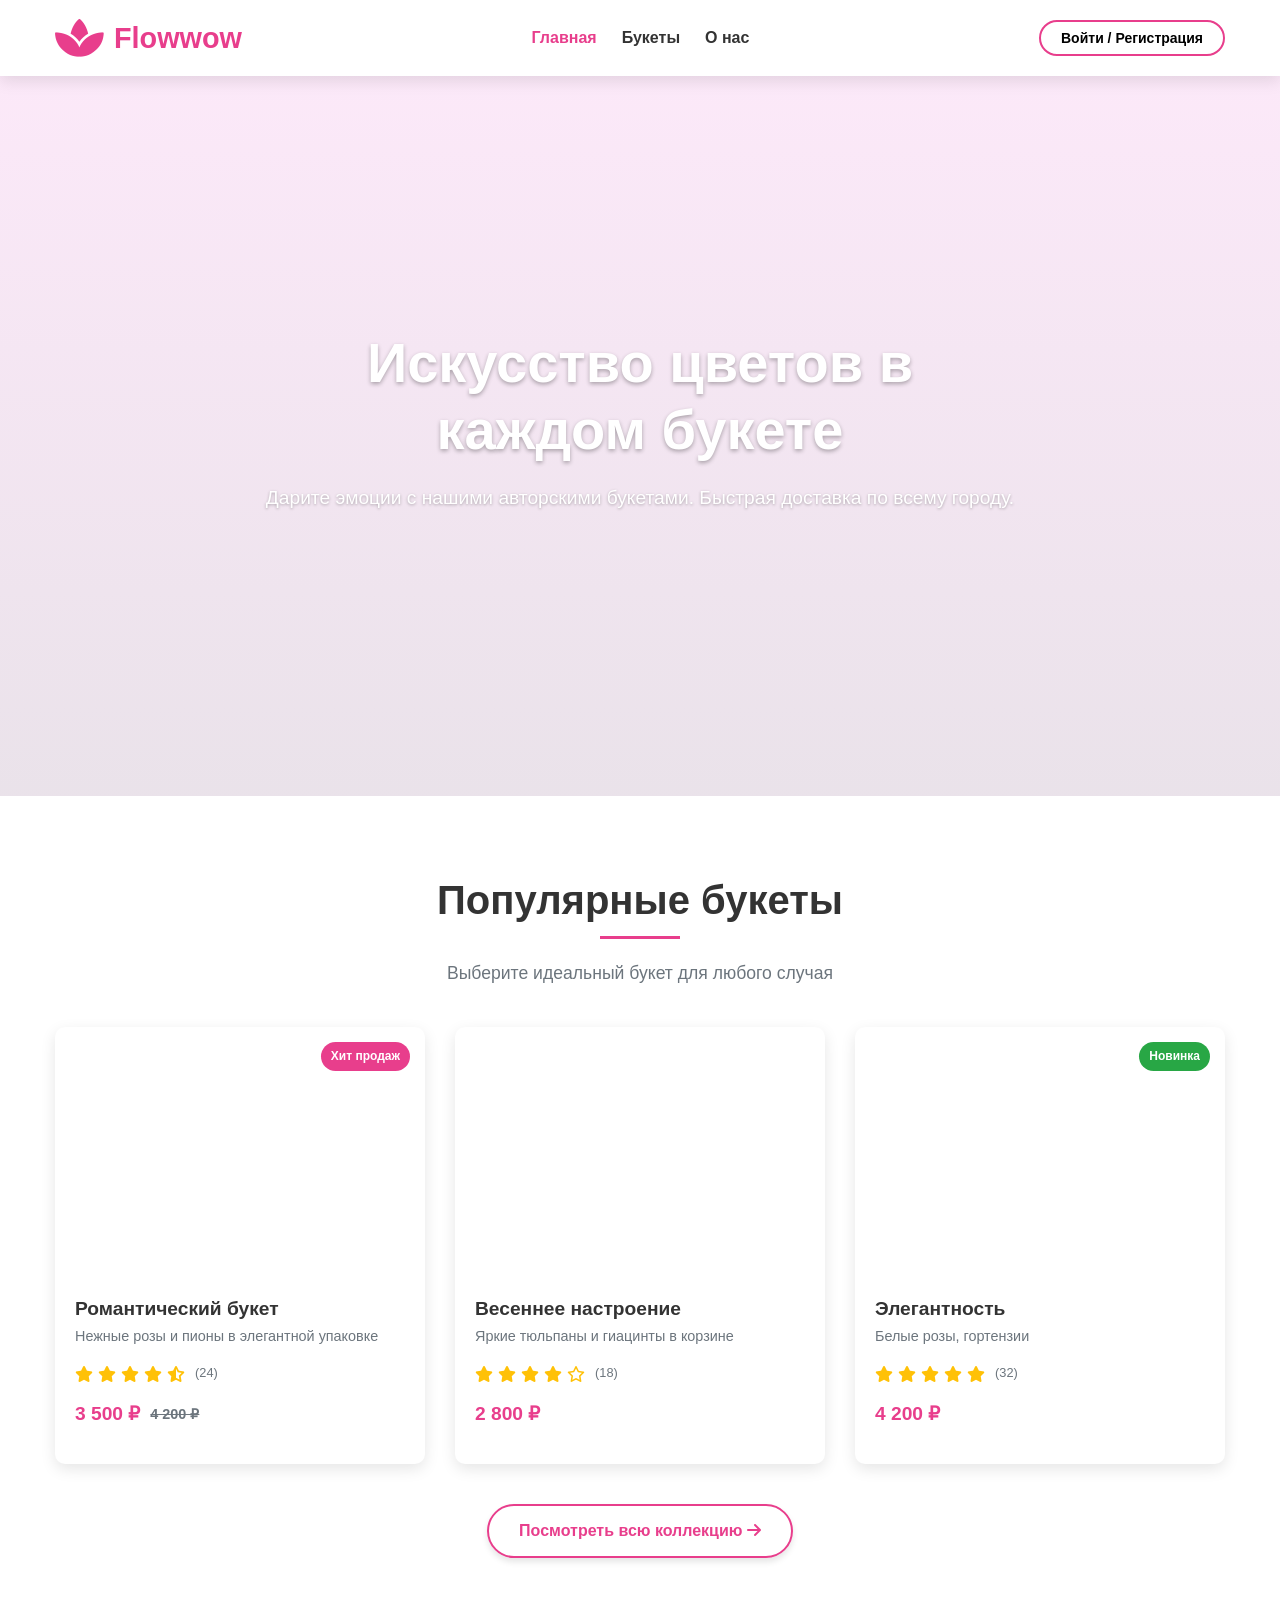
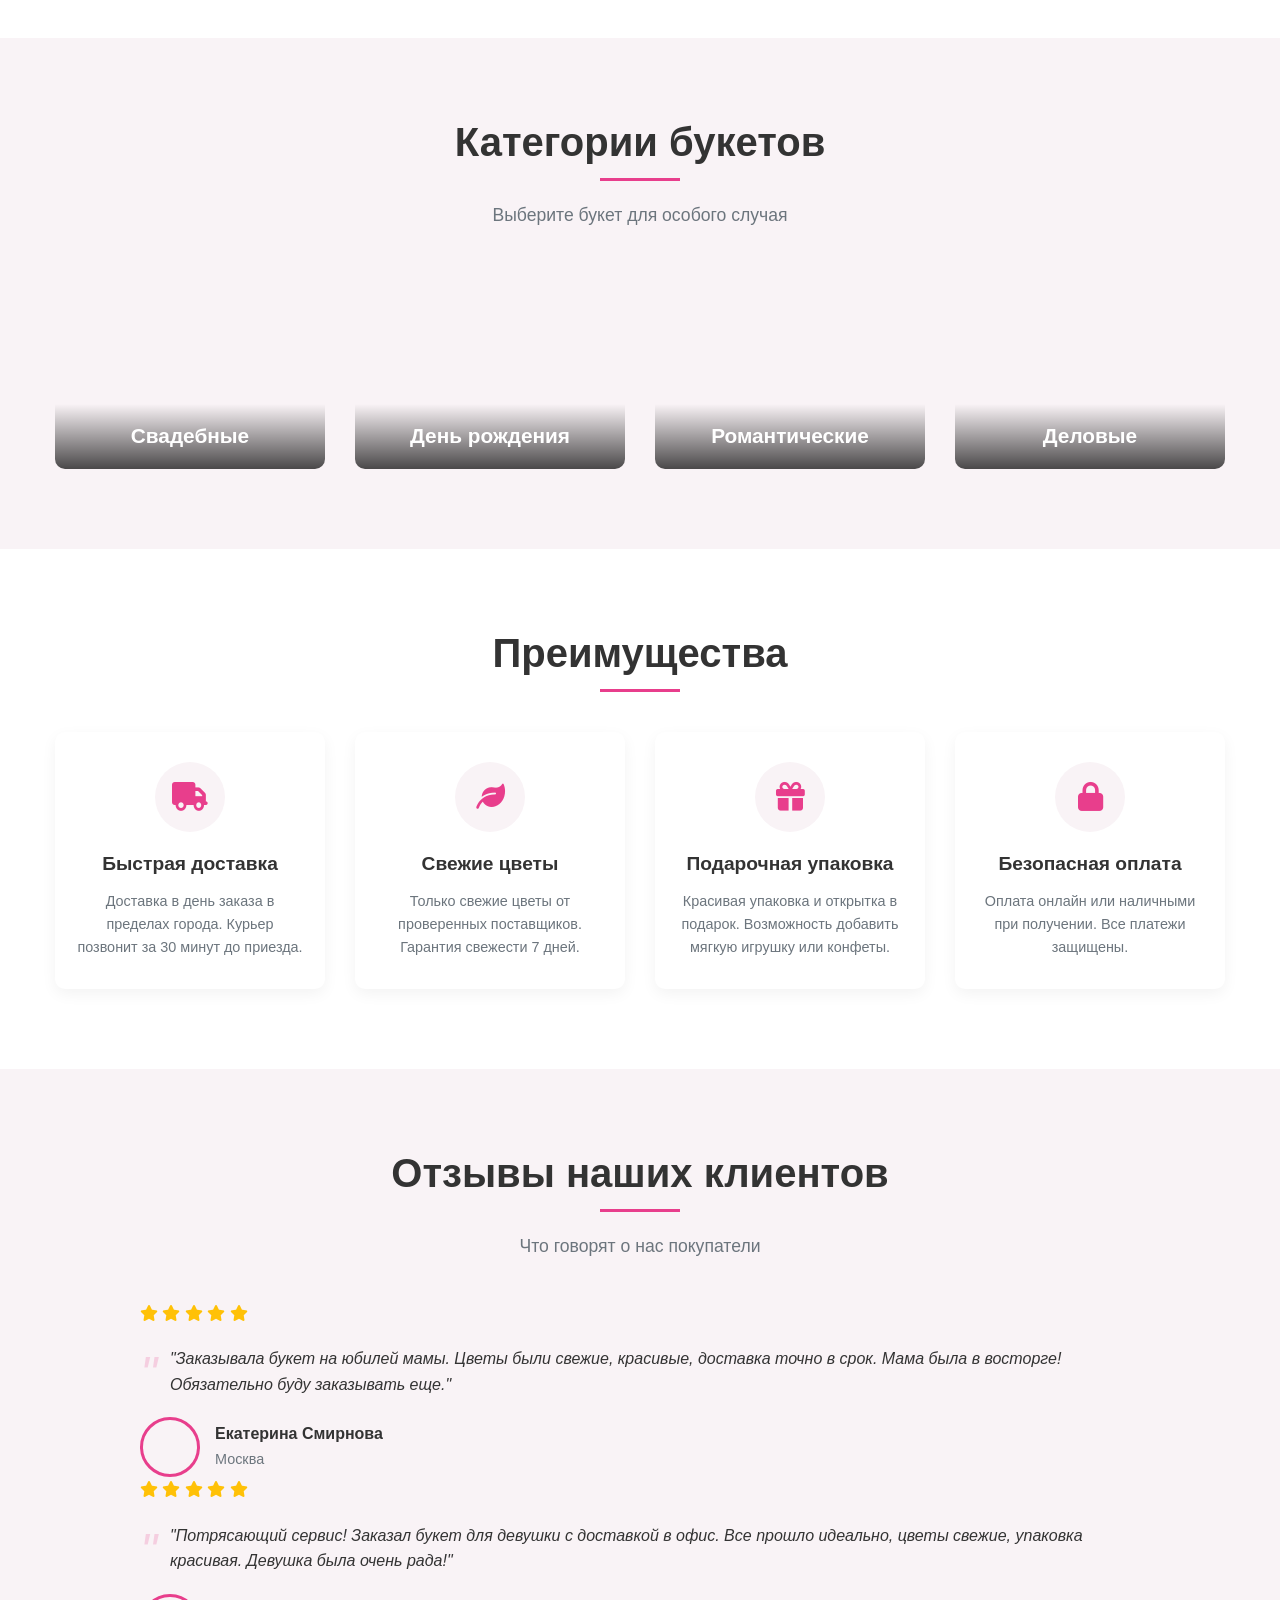
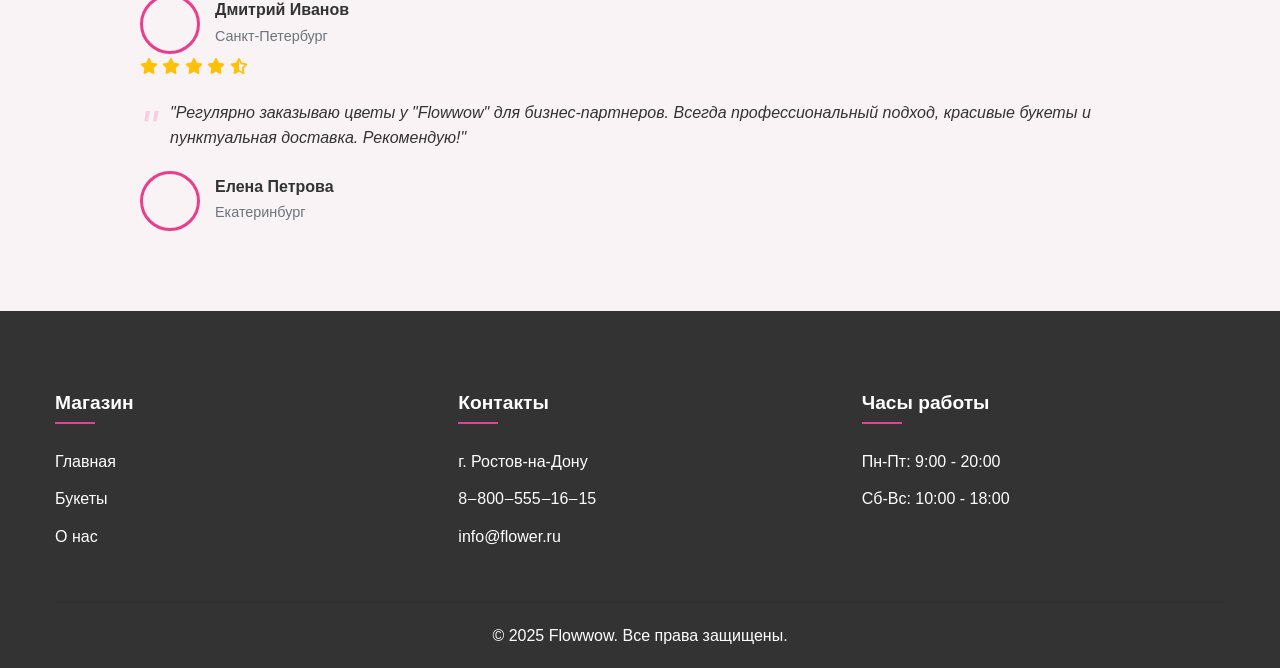
==== flower/index.html @ ac5006d3 "фронт фронт" ====
<!DOCTYPE html>
<html lang="ru">
<head>
    <meta charset="UTF-8">
    <meta name="viewport" content="width=device-width, initial-scale=1.0">
    <title>Цветочная мастерская "Flowwow"</title>
    <link rel="stylesheet" href="https://cdnjs.cloudflare.com/ajax/libs/font-awesome/6.0.0-beta3/css/all.min.css">
    <link rel="stylesheet" href="css/style.css">
</head>
<body>
    <!-- Шапка -->
    <header>
        <div class="container">
            <div class="header-top">
                <a href="index.html" class="logo">
                    <i class="fas fa-spa"></i> Flowwow 
                </a>
                <nav class="nav-main">
                    <ul>
                        <li><a href="index.html">Главная</a></li>
                        <li><a href="catalog.html">Букеты</a></li>
                        <li><a href="about.html">О нас</a></li>
                        <!-- <li><a href="order.html">Заказать</a></li> -->
                    </ul>
                </nav>
                <div class="header-icons">
                    <!-- <a href="tel:+79991234567"><i class="fas fa-phone-alt"></i> 8‒800‒555‒16‒15</a> -->
                </div>
                <button class="hamburger" aria-label="Меню">
                    <i class="fas fa-bars"></i>
                </button>
            </div>
        </div>
    </header>

    <!-- Герой-секция -->
    <section class="hero">
        <div class="hero-slider">
            <div class="slide active" style="background-image: linear-gradient(rgba(247, 199, 239, 0.4), rgba(202, 183, 202, 0.4)), url('https://i.pinimg.com/736x/2b/59/d3/2b59d3685de2a7461f557ccf16bdda40.jpg');">
                <div class="container">
                    <h1>Искусство цветов в каждом букете</h1>
                    <p>Дарите эмоции с нашими авторскими букетами. Быстрая доставка по всему городу.</p>
                    <!-- <a href="tel:+79991234567" class="btn">Заказать букет</a> -->
                </div>
            </div>
        </div>
    </section>

    <!-- Популярные товары -->
    <section class="popular">
        <div class="container">
            <h2 class="section-title">Популярные букеты</h2>
            <p class="section-subtitle">Выберите идеальный букет для любого случая</p>
            
            <div class="product-grid">
                <div class="product-card">
                    <div class="product-img" style="background-image: url('https://i.pinimg.com/736x/97/78/33/9778339cf8a1e1e1851e6b6ed4ce81c6.jpg');">
                        <span class="product-badge">Хит продаж</span>
                        <button class="wishlist-btn" data-id="3"><i class="far fa-heart"></i></button>
                    </div>
                    <div class="product-info">
                        <h3>Романтический букет</h3>
                        <p>Нежные розы и пионы в элегантной упаковке</p>
                        <div class="product-rating">
                            <i class="fas fa-star"></i>
                            <i class="fas fa-star"></i>
                            <i class="fas fa-star"></i>
                            <i class="fas fa-star"></i>
                            <i class="fas fa-star-half-alt"></i>
                            <span>(24)</span>
                        </div>
                        <div class="product-price">
                            <span class="current-price">3 500 ₽</span>
                            <span class="old-price">4 200 ₽</span>
                        </div>
                    </div>
                </div>
                
                <div class="product-card">
                    <div class="product-img" style="background-image: url('https://i.pinimg.com/736x/48/8b/9b/488b9b95779fdf4cf9a10121874ee0e2.jpg');">
                        <button class="wishlist-btn" data-id="10"><i class="far fa-heart"></i></button>
                    </div>
                    <div class="product-info">
                        <h3>Весеннее настроение</h3>
                        <p>Яркие тюльпаны и гиацинты в корзине</p>
                        <div class="product-rating">
                            <i class="fas fa-star"></i>
                            <i class="fas fa-star"></i>
                            <i class="fas fa-star"></i>
                            <i class="fas fa-star"></i>
                            <i class="far fa-star"></i>
                            <span>(18)</span>
                        </div>
                        <div class="product-price">
                            <span class="current-price">2 800 ₽</span>
                        </div>
                    </div>
                </div>
                
                <div class="product-card">
                    <div class="product-img" style="background-image: url('https://i.pinimg.com/736x/c4/ae/f0/c4aef06a3a32c70ce1ed75271ab1d3e5.jpg');">
                        <span class="product-badge new">Новинка</span>
                        <button class="wishlist-btn" data-id="2"><i class="far fa-heart"></i></button>
                    </div>
                    <div class="product-info">
                        <h3>Элегантность</h3>
                        <p>Белые розы, гортензии</p>
                        <div class="product-rating">
                            <i class="fas fa-star"></i>
                            <i class="fas fa-star"></i>
                            <i class="fas fa-star"></i>
                            <i class="fas fa-star"></i>
                            <i class="fas fa-star"></i>
                            <span>(32)</span>
                        </div>
                        <div class="product-price">
                            <span class="current-price">4 200 ₽</span>
                        </div>
                    </div>
                </div>
            </div>
            
            <div class="text-center" style="margin-top: 40px;">
                <a href="catalog.html" class="btn btn-outline">Посмотреть всю коллекцию <i class="fas fa-arrow-right"></i></a>
            </div>
        </div>
    </section>

    <!-- Категории -->
    <section class="categories">
        <div class="container">
            <h2 class="section-title">Категории букетов</h2>
            <p class="section-subtitle">Выберите букет для особого случая</p>
            
            <div class="category-grid">
                <!-- Изменил category на catalog-->
                <a href="catalog.html?cat=wedding" class="category-card">
                    <div class="category-img" style="background-image: url('https://i.pinimg.com/736x/04/99/5d/04995d268635d11f1ee0a659525a0711.jpg');"></div>
                    <h3>Свадебные</h3>
                </a>
                
                <a href="catalog.html?cat=birthday" class="category-card">
                    <div class="category-img" style="background-image: url('https://i.pinimg.com/736x/ac/ed/d2/acedd2e2b953d0637e41e9fffdbbfee7.jpg');"></div>
                    <h3>День рождения</h3>
                </a>
                
                <a href="catalog.html?cat=romantic" class="category-card">
                    <div class="category-img" style="background-image: url('https://i.pinimg.com/736x/d9/6d/7c/d96d7c6e332d711c13acb67193b7380a.jpg');"></div>
                    <h3>Романтические</h3>
                </a>
                
                <a href="catalog.html?cat=business" class="category-card">
                    <div class="category-img" style="background-image: url('https://i.pinimg.com/736x/44/b8/fa/44b8fa8a8744b195159eb5a3a19e2919.jpg');"></div>
                    <h3>Деловые</h3>
                </a>
            </div>
        </div>
    </section>


    <!-- Преимущества -->
    <section class="features">
        <div class="container">
            <h2 class="section-title">Преимущества</h2>
            <div class="features-grid">
                <div class="feature-card">
                    <div class="feature-icon"><i class="fas fa-truck"></i></div>
                    <h3>Быстрая доставка</h3>
                    <p>Доставка в день заказа в пределах города. Курьер позвонит за 30 минут до приезда.</p>
                </div>
                <div class="feature-card">
                    <div class="feature-icon"><i class="fas fa-leaf"></i></div>
                    <h3>Свежие цветы</h3>
                    <p>Только свежие цветы от проверенных поставщиков. Гарантия свежести 7 дней.</p>
                </div>
                <div class="feature-card">
                    <div class="feature-icon"><i class="fas fa-gift"></i></div>
                    <h3>Подарочная упаковка</h3>
                    <p>Красивая упаковка и открытка в подарок. Возможность добавить мягкую игрушку или конфеты.</p>
                </div>
                <div class="feature-card">
                    <div class="feature-icon"><i class="fas fa-lock"></i></div>
                    <h3>Безопасная оплата</h3>
                    <p>Оплата онлайн или наличными при получении. Все платежи защищены.</p>
                </div>
            </div>
        </div>
    </section>

    <!-- Отзывы -->
    <section class="testimonials">
        <div class="container">
            <h2 class="section-title">Отзывы наших клиентов</h2>
            <p class="section-subtitle">Что говорят о нас покупатели</p>
            
            <div class="testimonial-slider">
                <div class="testimonial-slide active">
                    <div class="testimonial-content">
                        <div class="rating">
                            <i class="fas fa-star"></i>
                            <i class="fas fa-star"></i>
                            <i class="fas fa-star"></i>
                            <i class="fas fa-star"></i>
                            <i class="fas fa-star"></i>
                        </div>
                        <p class="testimonial-text">"Заказывала букет на юбилей мамы. Цветы были свежие, красивые, доставка точно в срок. Мама была в восторге! Обязательно буду заказывать еще."</p>
                        <div class="client-info">
                            <div class="client-photo" style="background-image: url('https://randomuser.me/api/portraits/women/43.jpg');"></div>
                            <div class="client-details">
                                <h4>Екатерина Смирнова</h4>
                                <p>Москва</p>
                            </div>
                        </div>
                    </div>
                </div>
                
                <div class="testimonial-slide">
                    <div class="testimonial-content">
                        <div class="rating">
                            <i class="fas fa-star"></i>
                            <i class="fas fa-star"></i>
                            <i class="fas fa-star"></i>
                            <i class="fas fa-star"></i>
                            <i class="fas fa-star"></i>
                        </div>
                        <p class="testimonial-text">"Потрясающий сервис! Заказал букет для девушки с доставкой в офис. Все прошло идеально, цветы свежие, упаковка красивая. Девушка была очень рада!"</p>
                        <div class="client-info">
                            <div class="client-photo" style="background-image: url('https://randomuser.me/api/portraits/men/32.jpg');"></div>
                            <div class="client-details">
                                <h4>Дмитрий Иванов</h4>
                                <p>Санкт-Петербург</p>
                            </div>
                        </div>
                    </div>
                </div>
                
                <div class="testimonial-slide">
                    <div class="testimonial-content">
                        <div class="rating">
                            <i class="fas fa-star"></i>
                            <i class="fas fa-star"></i>
                            <i class="fas fa-star"></i>
                            <i class="fas fa-star"></i>
                            <i class="fas fa-star-half-alt"></i>
                        </div>
                        <p class="testimonial-text">"Регулярно заказываю цветы у "Flowwow" для бизнес-партнеров. Всегда профессиональный подход, красивые букеты и пунктуальная доставка. Рекомендую!"</p>
                        <div class="client-info">
                            <div class="client-photo" style="background-image: url('https://randomuser.me/api/portraits/women/65.jpg');"></div>
                            <div class="client-details">
                                <h4>Елена Петрова</h4>
                                <p>Екатеринбург</p>
                            </div>
                        </div>
                    </div>
                </div>
            </div>
        </div>
    </section>

    <!-- Блог -->
    <!-- <section class="blog-preview">
        <div class="container">
            <h2 class="section-title">Полезные статьи</h2>
            <p class="section-subtitle">Советы по уходу за цветами и новости</p>
            
            <div class="blog-grid">
                <article class="blog-card">
                    <div class="blog-img" style="background-image: url('https://images.unsplash.com/photo-1518895949257-7621c3c786d7?ixlib=rb-1.2.1&auto=format&fit=crop&w=500&q=60');">
                        <span class="blog-category">Уход за цветами</span>
                    </div>
                    <div class="blog-content">
                        <div class="blog-meta">
                            <span><i class="far fa-calendar-alt"></i> 1 марта 2025</span>
                            <span><i class="far fa-eye"></i> 1.2K</span>
                        </div>
                        <h3>Как продлить жизнь срезанным цветам: 7 проверенных способов</h3>
                        <p>Узнайте, как правильно ухаживать за срезанными цветами, чтобы они дольше радовали вас своей красотой и свежестью.</p>
                    </div>
                </article>
                
                <article class="blog-card">
                    <div class="blog-img" style="background-image: url('https://i.pinimg.com/736x/62/61/ee/6261eef0fd136a4fb190f5589426f2f0.jpg');">
                        <span class="blog-category">Советы</span>
                    </div>
                    <div class="blog-content">
                        <div class="blog-meta">
                            <span><i class="far fa-calendar-alt"></i> 3 мая 2025</span>
                            <span><i class="far fa-eye"></i> 890</span>
                        </div>
                        <h3>Как выбрать идеальный букет для любого случая</h3>
                        <p>Руководство по выбору цветов для разных мероприятий и людей с учетом их предпочтений и символики цветов.</p>
                    </div>
                </article>
                
                <article class="blog-card">
                    <div class="blog-img" style="background-image: url('https://i.pinimg.com/736x/4e/75/a1/4e75a1338092e444a534850306d94ee3.jpg');">
                        <span class="blog-category">Новости</span>
                    </div>
                    <div class="blog-content">
                        <div class="blog-meta">
                            <span><i class="far fa-calendar-alt"></i> 20 апреля 2025</span>
                            <span><i class="far fa-eye"></i> 1.5K</span>
                        </div>
                        <h3>Тенденции флористики 2025: какие букеты будут в моде</h3>
                        <p>Обзор главных трендов в мире флористики в этом году: от цветовых решений до необычных форм букетов.</p>
                    </div>
                </article>
            </div>
            </div>
    </section> -->

    <!-- Подвал -->
    <footer>
        <div class="container">
            <div class="footer-content">
                <div class="footer-column">
                    <h3>Магазин</h3>
                    <ul>
                        <li><a href="index.html">Главная</a></li>
                        <li><a href="catalog.html">Букеты</a></li>
                        <li><a href="about.html">О нас</a></li>
                        <!-- <li><a href="order.html">Заказать</a></li> -->
                    </ul>
                </div>
                <div class="footer-column">
                    <h3>Контакты</h3>
                    <ul>
                        <li> г. Ростов-на-Дону</li>
                        <li>8‒800‒555‒16‒15</li>
                        <li>info@flower.ru</li>
                    </ul>
                </div>
                <div class="footer-column">
                    <h3>Часы работы</h3>
                    <ul>
                        <li>Пн-Пт: 9:00 - 20:00</li>
                        <li>Сб-Вс: 10:00 - 18:00</li>
                    </ul>
                </div>
            </div>
            <div class="copyright">
                <p>© 2025 Flowwow. Все права защищены.</p>
            </div>
        </div>
    </footer>

   
    <!-- <button class="scroll-top"><i class="fas fa-arrow-up"></i></button>

   
    <div class="modal quick-view-modal">
        <div class="modal-content">
            <button class="modal-close"><i class="fas fa-times"></i></button>
            <div class="modal-body">
                
            </div>
        </div>
    </div> -->
    <!-- модальное окно заказа -->
    <!-- <div id="order-modal" class="modal order-modal">
        <div class="modal-content">
            <button class="modal-close"><i class="fas fa-times"></i></button>
            <div class="modal-body">
                <h2 class="order-modal-title">Оформление заказа</h2>
                <form id="order-form" class="order-form">
                    <div class="order-form-field">
                        <label class="order-form-label">Ваше имя *</label>
                        <input type="text" id="order-name" class="order-form-input" required>
                    </div>
                    
                    <div class="order-form-field">
                        <label class="order-form-label">Телефон *</label>
                        <input type="tel" id="order-phone" class="order-form-input" required placeholder="+7 (___) ___-__-__">
                    </div>
                    
                    <div class="order-form-field">
                        <label class="order-form-label">Email</label>
                        <input type="email" id="order-email" class="order-form-input">
                    </div>
                    
                    <div class="order-form-field">
                        <label class="order-form-label">Адрес доставки *</label>
                        <input type="text" id="order-address" class="order-form-input" required>
                    </div>
                    
                    <div class="order-form-field">
                        <label class="order-form-label">Дата доставки</label>
                        <input type="date" id="order-date" class="order-form-input">
                    </div>
                    
                    <div class="order-form-field">
                        <label class="order-form-label">Комментарий к заказу</label>
                        <textarea id="order-comment" class="order-form-textarea" rows="3"></textarea>
                    </div>
                    
                    <div class="order-product-info">
                        <h4 class="order-product-title">Ваш букет:</h4>
                        <div class="order-product-details">
                            <img id="order-product-image" class="order-product-image" src="" alt="">
                            <div>
                                <p id="order-product-name" class="order-product-name"></p>
                                <p id="order-product-price" class="order-product-price"></p>
                            </div>
                        </div>
                    </div>
                    
                    <button type="submit" class="btn order-submit-btn">Подтвердить заказ</button>
                </form>
            </div>
        </div>
    </div> -->

    <!-- модальное окно авторизации -->
    <div id="auth-modal" class="auth-modal-overlay">
        <div class="auth-modal-container">
            <button class="auth-modal-close">&times;</button>
            <div class="auth-modal-header">
                <div class="auth-tabs">
                    <button class="auth-tab active" data-tab="login">Вход</button>
                    <button class="auth-tab" data-tab="register">Регистрация</button>
                </div>
            </div>
            <div class="auth-modal-body">
                <!-- форма входа -->
                <form id="login-form" class="auth-form">
                    <div class="auth-form-field">
                        <label>Логин</label>
                        <input type="text" id="login-username" required>
                    </div>
                    <div class="auth-form-field">
                        <label>Пароль</label>
                        <input type="password" id="login-password" required>
                    </div>
                    <div class="auth-error" id="login-error"></div>
                    <button type="submit" class="auth-submit-btn">Войти</button>
                </form>
                
                <!-- форма регистрации -->
                <form id="register-form" class="auth-form hidden">
                    <div class="auth-form-field">
                        <label>Логин</label>
                        <input type="text" id="register-username" required>
                    </div>
                    <div class="auth-form-field">
                        <label>Пароль</label>
                        <input type="password" id="register-password" required>
                    </div>
                    <div class="auth-error" id="register-error"></div>
                    <button type="submit" class="auth-submit-btn">Зарегистрироваться</button>
                </form>
            </div>
        </div>
    </div>
    <!--Редактирование профиля-->
    <div id="profile-modal" class="auth-modal-overlay">
        <div class="auth-modal-container">
            <button class="auth-modal-close" id="closeProfileModalBtn">&times;</button>
            <div class="auth-modal-header">
                <h2 style="text-align: center; margin: 0; color: #9B5E2E;">Редактировать профиль</h2>
            </div>
            <div class="auth-modal-body">
                <div class="avatar-section">
                    <img id="modalAvatarPreview" class="current-avatar-large" src="images/flower.png" alt="Аватар">
                    <input type="file" id="avatarUpload" accept="image/*" style="display: none;">
                    <button class="avatar-upload-btn" id="uploadAvatarBtn">Загрузить фото</button>
                </div>
                <div class="profile-form-field">
                    <label>Логин</label>
                    <input type="text" id="profile-username" placeholder="Ваш логин" readonly style="background-color: #f5f5f5; cursor: not-allowed;">
                </div>
                <div class="profile-form-field">
                    <label>Текущий пароль</label>
                    <input type="password" id="currentPassword" placeholder="Введите текущий пароль">
                </div>
                <div class="profile-form-field">
                    <label>Новый пароль</label>
                    <input type="password" id="newPassword" placeholder="Введите новый пароль">
                </div>
                <div class="profile-form-field">
                    <label>Подтвердите новый пароль</label>
                    <input type="password" id="confirmPassword" placeholder="Подтвердите новый пароль">
                </div>
            </div>
            <div class="auth-modal-footer" style="display: flex; justify-content: flex-end; gap: 15px;">
                <button class="profile-modal-btn profile-modal-btn-cancel" id="cancelProfileModalBtn">Отмена</button>
                <button class="profile-modal-btn profile-modal-btn-save" id="saveProfileBtn">Сохранить</button>
            </div>
        </div>
    </div>
    <script src="js/auth.js"></script>
    <script src="js/index.js"></script>
    <script src="js/script.js"></script>
    <script src="js/catalog.js"></script>
    <script src="js/order-modal.js"></script>
</body>
</html>
---- flower/css/style.css ----
/* Reset и базовые стили */
:root {
    --primary-color: #e83e8c;
    --primary-hover: #d12d7b;
    --secondary-color: #6c757d;
    --light-color: #f9f3f6;
    --dark-color: #333;
    --white: #fff;
    --gray-light: #eee;
    --shadow: 0 5px 15px rgba(0, 0, 0, 0.1);
    --transition: all 0.3s ease;
  }
  
  * {
    margin: 0;
    padding: 0;
    box-sizing: border-box;
  }
  
  body {
    font-family: 'Segoe UI', 'Roboto', 'Helvetica Neue', Arial, sans-serif;
    color: var(--dark-color);
    line-height: 1.6;
    background-color: var(--white);
    overflow-x: hidden;
  }
  
  h1, h2, h3, h4 {
    font-weight: 700;
    line-height: 1.2;
  }
  
  a {
    text-decoration: none;
    color: inherit;
    transition: var(--transition);
  }
  
  ul {
    list-style: none;
  }
  
  img {
    max-width: 100%;
    height: auto;
  }
  
  .container {
    width: 100%;
    max-width: 1200px;
    margin: 0 auto;
    padding: 0 15px;
  }
  
  /* Кнопки и элементы интерфейса */
  .btn {
    display: inline-block;
    background-color: var(--primary-color);
    color: var(--white);
    padding: 12px 30px;
    border-radius: 30px;
    font-weight: 600;
    transition: var(--transition);
    border: none;
    cursor: pointer;
    text-align: center;
    box-shadow: 0 4px 6px rgba(0, 0, 0, 0.1);
  }
  
  .btn:hover {
    background-color: var(--primary-hover);
    transform: translateY(-2px);
    box-shadow: 0 6px 8px rgba(0, 0, 0, 0.15);
  }
  
  .btn-small {
    padding: 8px 20px;
    font-size: 14px;
  }
  
  .btn-outline {
    background-color: transparent;
    border: 2px solid var(--primary-color);
    color: var(--primary-color);
  }
  
  .btn-outline:hover {
    background-color: var(--primary-color);
    color: var(--white);
  }
  
  .section-title {
    text-align: center;
    margin-bottom: 20px;
    font-size: 2.5rem;
    color: var(--dark-color);
    position: relative;
    padding-bottom: 15px;
  }
  
  .section-title::after {
    content: '';
    position: absolute;
    bottom: 0;
    left: 50%;
    transform: translateX(-50%);
    width: 80px;
    height: 3px;
    background-color: var(--primary-color);
  }
  
  .section-subtitle {
    text-align: center;
    margin-bottom: 40px;
    font-size: 1.1rem;
    color: var(--secondary-color);
    max-width: 700px;
    margin-left: auto;
    margin-right: auto;
  }
  
  .text-center {
    text-align: center;
  }
  
  /* Шапка */
  header {
    background-color: var(--white);
    box-shadow: var(--shadow);
    position: sticky;
    top: 0;
    z-index: 1000;
    transition: var(--transition);
  }
  
  .header-top {
    display: flex;
    justify-content: space-between;
    align-items: center;
    padding: 15px 0;
  }
  
  .logo {
    font-size: 1.8rem;
    font-weight: 700;
    color: var(--primary-color);
    display: flex;
    align-items: center;
    gap: 10px;
  }
  
  .logo i {
    font-size: 1.5em;
  }
  
  .nav-main ul {
    display: flex;
    gap: 25px;
  }
  
  .nav-main a {
    font-weight: 600;
    padding: 5px 0;
    position: relative;
  }
  
  .nav-main a::after {
    content: '';
    position: absolute;
    bottom: 0;
    left: 0;
    width: 0;
    height: 2px;
    background-color: var(--primary-color);
    transition: var(--transition);
  }
  
  .nav-main a:hover::after {
    width: 100%;
  }
  
  .header-icons {
    display: flex;
    align-items: center;
    gap: 20px;
  }
  
  .header-icons a {
    display: flex;
    align-items: center;
    gap: 5px;
    font-weight: 600;
  }
  
  .cart-icon {
    position: relative;
  }
  
  .cart-count {
    position: absolute;
    top: -8px;
    right: -8px;
    background-color: var(--primary-color);
    color: var(--white);
    border-radius: 50%;
    width: 18px;
    height: 18px;
    display: flex;
    align-items: center;
    justify-content: center;
    font-size: 10px;
    font-weight: bold;
  }
  
  .hamburger {
    display: none;
    background: none;
    border: none;
    font-size: 1.5rem;
    color: var(--dark-color);
    cursor: pointer;
  }
  
  /* Герой-секция */
  .hero {
    position: relative;
    height: 80vh;
    min-height: 600px;
    overflow: hidden;
  }
  
  .hero-slider {
    position: relative;
    height: 100%;
  }
  
  .slide {
    position: absolute;
    top: 0;
    left: 0;
    width: 100%;
    height: 100%;
    background-size: cover;
    background-position: center;
    display: flex;
    align-items: center;
    opacity: 0;
    transition: opacity 1s ease;
  }
  
  .slide.active {
    opacity: 1;
  }
  
  .slide .container {
    max-width: 800px;
    text-align: center;
    color: var(--white);
    padding: 0 20px;
  }
  
  .slide h1 {
    font-size: 3.5rem;
    margin-bottom: 20px;
    text-shadow: 0 2px 4px rgba(0, 0, 0, 0.3);
    animation: fadeInUp 1s ease;
  }
  
  .slide p {
    font-size: 1.2rem;
    margin-bottom: 30px;
    text-shadow: 0 1px 3px rgba(0, 0, 0, 0.3);
    animation: fadeInUp 1s ease 0.2s forwards;
    opacity: 0;
  }
  
  .slide .btn {
    animation: fadeInUp 1s ease 0.4s forwards;
    opacity: 0;
  }
  
  .slider-btn {
    position: absolute;
    top: 50%;
    transform: translateY(-50%);
    background-color: rgba(255, 255, 255, 0.2);
    color: var(--white);
    border: none;
    width: 50px;
    height: 50px;
    border-radius: 50%;
    font-size: 1.2rem;
    cursor: pointer;
    transition: var(--transition);
    z-index: 10;
    display: flex;
    align-items: center;
    justify-content: center;
  }
  
  .slider-btn:hover {
    background-color: rgba(255, 255, 255, 0.3);
  }
  
  .prev {
    left: 30px;
  }
  
  .next {
    right: 30px;
  }
  
  .slider-dots {
    position: absolute;
    bottom: 30px;
    left: 0;
    right: 0;
    display: flex;
    justify-content: center;
    gap: 10px;
  }
  
  .dot {
    width: 12px;
    height: 12px;
    border-radius: 50%;
    background-color: rgba(255, 255, 255, 0.5);
    cursor: pointer;
    transition: var(--transition);
  }
  
  .dot.active {
    background-color: var(--white);
    transform: scale(1.2);
  }
  
  /* Популярные товары */
  .popular {
    padding: 80px 0;
    background-color: var(--white);
  }
  
  .product-grid {
    display: grid;
    grid-template-columns: repeat(auto-fill, minmax(300px, 1fr));
    gap: 30px;
    margin-top: 40px;
  }
  
  .product-card {
    background: var(--white);
    border-radius: 10px;
    overflow: hidden;
    box-shadow: var(--shadow);
    transition: var(--transition);
    position: relative;
  }
  
  .product-card:hover {
    transform: translateY(-10px);
    box-shadow: 0 15px 30px rgba(0, 0, 0, 0.15);
  }
  
  .product-img {
    height: 250px;
    background-size: cover;
    background-position: center;
    position: relative;
  }
  
  .product-badge {
    position: absolute;
    top: 15px;
    right: 15px;
    background-color: var(--primary-color);
    color: var(--white);
    padding: 5px 10px;
    border-radius: 20px;
    font-size: 12px;
    font-weight: 600;
  }
  
  .product-badge.new {
    background-color: #28a745;
  }
  
  .wishlist-btn {
    position: absolute;
    top: 15px;
    left: 15px;
    background-color: var(--white);
    color: var(--dark-color);
    width: 35px;
    height: 35px;
    border-radius: 50%;
    display: flex;
    align-items: center;
    justify-content: center;
    border: none;
    cursor: pointer;
    transition: var(--transition);
    opacity: 0;
  }
  
  .product-card:hover .wishlist-btn {
    opacity: 1;
  }
  
  .wishlist-btn:hover {
    color: var(--primary-color);
  }
  
  .wishlist-btn.active {
    color: var(--primary-color);
  }
  
  .product-info {
    padding: 20px;
  }
  
  .product-info h3 {
    margin-bottom: 10px;
    font-size: 1.2rem;
  }
  
  .product-info p {
    color: var(--secondary-color);
    margin-bottom: 15px;
    font-size: 0.9rem;
  }
  
  .product-rating {
    display: flex;
    align-items: center;
    gap: 5px;
    margin-bottom: 15px;
    color: #ffc107;
  }
  
  .product-rating span {
    color: var(--secondary-color);
    font-size: 0.8rem;
    margin-left: 5px;
  }
  
  .product-price {
    display: flex;
    align-items: center;
    gap: 10px;
    margin-bottom: 15px;
  }
  
  .current-price {
    font-weight: 700;
    color: var(--primary-color);
    font-size: 1.2rem;
  }
  
  .old-price {
    text-decoration: line-through;
    color: var(--secondary-color);
    font-size: 0.9rem;
  }
  
  .product-actions {
    display: flex;
    gap: 10px;
  }
  
  /* Категории */
  .categories {
    padding: 80px 0;
    background-color: var(--light-color);
  }
  
  .category-grid {
    display: grid;
    grid-template-columns: repeat(auto-fill, minmax(250px, 1fr));
    gap: 30px;
    margin-top: 40px;
  }
  
  .category-card {
    position: relative;
    border-radius: 10px;
    overflow: hidden;
    height: 200px;
    transition: var(--transition);
  }
  
  .category-card:hover {
    transform: translateY(-5px);
    box-shadow: var(--shadow);
  }
  
  .category-img {
    width: 100%;
    height: 100%;
    background-size: cover;
    background-position: center;
    transition: transform 0.5s ease;
  }
  
  .category-card:hover .category-img {
    transform: scale(1.1);
  }
  
  .category-card h3 {
    position: absolute;
    bottom: 0;
    left: 0;
    right: 0;
    background: linear-gradient(to top, rgba(0,0,0,0.7), transparent);
    color: var(--white);
    padding: 20px;
    text-align: center;
    font-size: 1.3rem;
  }
  
  /* Преимущества */
  .features {
    padding: 80px 0;
    background-color: var(--white);
  }
  
  .features-grid {
    display: grid;
    grid-template-columns: repeat(auto-fill, minmax(250px, 1fr));
    gap: 30px;
    margin-top: 40px;
  }
  
  .feature-card {
    text-align: center;
    padding: 30px 20px;
    background: var(--white);
    border-radius: 10px;
    box-shadow: 0 5px 15px rgba(0, 0, 0, 0.05);
    transition: var(--transition);
  }
  
  .feature-card:hover {
    transform: translateY(-5px);
    box-shadow: var(--shadow);
  }
  
  .feature-icon {
    width: 70px;
    height: 70px;
    background-color: var(--light-color);
    color: var(--primary-color);
    border-radius: 50%;
    display: flex;
    align-items: center;
    justify-content: center;
    margin: 0 auto 20px;
    font-size: 1.8rem;
  }
  
  .feature-card h3 {
    margin-bottom: 15px;
    font-size: 1.2rem;
  }
  
  .feature-card p {
    color: var(--secondary-color);
    font-size: 0.9rem;
  }
  
  /* Отзывы */
  .testimonials {
    padding: 80px 0;
    background-color: var(--light-color);
  }
  
  .testimonial-slider {
    position: relative;
    max-width: 1000px;
    margin: 40px auto 0;
  }
  
  .testimonial-card {
    background: var(--white);
    border-radius: 10px;
    padding: 30px;
    box-shadow: var(--shadow);
    opacity: 0;
    transition: opacity 0.5s ease;
    position: absolute;
    top: 0;
    left: 0;
    width: 100%;
  }
  
  .testimonial-card.active {
    opacity: 1;
    position: relative;
  }
  
  .rating {
    color: #ffc107;
    margin-bottom: 20px;
  }
  
  .testimonial-text {
    font-style: italic;
    margin-bottom: 20px;
    position: relative;
    padding-left: 30px;
  }
  
  .testimonial-text::before {
    content: '"';
    position: absolute;
    left: 0;
    top: -10px;
    font-size: 3rem;
    color: var(--primary-color);
    opacity: 0.2;
  }
  
  .client-info {
    display: flex;
    align-items: center;
    gap: 15px;
  }
  
  .client-photo {
    width: 60px;
    height: 60px;
    border-radius: 50%;
    background-size: cover;
    background-position: center;
    border: 3px solid var(--primary-color);
  }
  
  .client-details h4 {
    margin-bottom: 5px;
  }
  
  .client-details p {
    color: var(--secondary-color);
    font-size: 0.9rem;
  }
  
  .testimonial-btn {
    position: absolute;
    top: 50%;
    transform: translateY(-50%);
    background-color: var(--primary-color);
    color: var(--white);
    border: none;
    width: 40px;
    height: 40px;
    border-radius: 50%;
    cursor: pointer;
    transition: var(--transition);
    z-index: 10;
    display: flex;
    align-items: center;
    justify-content: center;
  }
  
  .testimonial-btn:hover {
    background-color: var(--primary-hover);
  }
  
  .testimonial-btn.prev {
    left: -50px;
  }
  
  .testimonial-btn.next {
    right: -50px;
  }
  
  .testimonial-dots {
    display: flex;
    justify-content: center;
    gap: 10px;
    margin-top: 30px;
  }
  
  .testimonial-dot {
    width: 12px;
    height: 12px;
    border-radius: 50%;
    background-color: rgba(0, 0, 0, 0.1);
    cursor: pointer;
    transition: var(--transition);
  }
  
  .testimonial-dot.active {
    background-color: var(--primary-color);
    transform: scale(1.2);
  }
  
  /* Блог */
  /* .blog-preview {
    padding: 80px 0;
    background-color: var(--white);
  }
  
  .blog-grid {
    display: grid;
    grid-template-columns: repeat(auto-fill, minmax(350px, 1fr));
    gap: 30px;
    margin-top: 40px;
  }
  
  .blog-card {
    background: var(--white);
    border-radius: 10px;
    overflow: hidden;
    box-shadow: var(--shadow);
    transition: var(--transition);
  }
  
  .blog-card:hover {
    transform: translateY(-5px);
    box-shadow: 0 15px 30px rgba(0, 0, 0, 0.15);
  }
  
  .blog-img {
    height: 200px;
    background-size: cover;
    background-position: center;
    position: relative;
  }
  
  .blog-category {
    position: absolute;
    top: 15px;
    right: 15px;
    background-color: var(--primary-color);
    color: var(--white);
    padding: 5px 10px;
    border-radius: 20px;
    font-size: 12px;
    font-weight: 600;
  }
  
  .blog-content {
    padding: 20px;
  }
  
  .blog-meta {
    display: flex;
    gap: 15px;
    margin-bottom: 15px;
    color: var(--secondary-color);
    font-size: 0.8rem;
  }
  
  .blog-meta span {
    display: flex;
    align-items: center;
    gap: 5px;
  }
  
  .blog-content h3 {
    margin-bottom: 15px;
    font-size: 1.2rem;
  }
  
  .blog-content h3 a:hover {
    color: var(--primary-color);
  }
  
  .blog-content p {
    color: var(--secondary-color);
    margin-bottom: 15px;
    font-size: 0.9rem;
  }
  
  .read-more {
    display: inline-flex;
    align-items: center;
    gap: 5px;
    color: var(--primary-color);
    font-weight: 600;
    font-size: 0.9rem;
  }
  
  .read-more:hover {
    gap: 10px;
  } */
  
  /* Рассылка */
  .newsletter {
    padding: 60px 0;
    background-color: var(--primary-color);
    color: var(--white);
  }
  
  .newsletter-box {
    max-width: 800px;
    margin: 0 auto;
    padding: 40px;
    background-color: rgba(255, 255, 255, 0.1);
    border-radius: 10px;
    display: flex;
    flex-direction: column;
    align-items: center;
    text-align: center;
  }
  
  .newsletter h2 {
    margin-bottom: 15px;
    font-size: 2rem;
  }
  
  .newsletter p {
    margin-bottom: 30px;
    max-width: 600px;
  }
  
  .newsletter-form {
    width: 100%;
    max-width: 600px;
    display: flex;
    gap: 10px;
  }
  
  .newsletter-form input {
    flex: 1;
    padding: 15px 20px;
    border: none;
    border-radius: 30px;
    font-size: 1rem;
  }
  
  .newsletter-form button {
    border-radius: 30px;
    padding: 15px 30px;
    font-weight: 600;
    background-color: var(--dark-color);
    color: var(--white);
    border: none;
    cursor: pointer;
    transition: var(--transition);
  }
  
  .newsletter-form button:hover {
    background-color: #222;
  }
  
  /* Инстаграм */
  .instagram-feed {
    padding: 80px 0;
    background-color: var(--light-color);
  }
  
  .instagram-grid {
    display: grid;
    grid-template-columns: repeat(auto-fill, minmax(200px, 1fr));
    gap: 15px;
    margin-top: 40px;
  }
  
  .insta-item {
    height: 200px;
    background-size: cover;
    background-position: center;
    border-radius: 10px;
    position: relative;
    overflow: hidden;
  }
  
  .insta-overlay {
    position: absolute;
    top: 0;
    left: 0;
    width: 100%;
    height: 100%;
    background-color: rgba(232, 62, 140, 0.7);
    display: flex;
    align-items: center;
    justify-content: center;
    opacity: 0;
    transition: var(--transition);
  }
  
  .insta-item:hover .insta-overlay {
    opacity: 1;
  }
  
  .insta-overlay i {
    font-size: 2rem;
    color: var(--white);
  }
  
  /* Подвал */
  footer {
    background-color: var(--dark-color);
    color: var(--white);
    padding: 80px 0 20px;
  }
  
  .footer-content {
    display: grid;
    grid-template-columns: repeat(auto-fit, minmax(250px, 1fr));
    gap: 40px;
    margin-bottom: 60px;
  }
  
  .footer-column h3 {
    margin-bottom: 25px;
    font-size: 1.2rem;
    position: relative;
    padding-bottom: 10px;
  }
  
  .footer-column h3::after {
    content: '';
    position: absolute;
    bottom: 0;
    left: 0;
    width: 40px;
    height: 2px;
    background-color: var(--primary-color);
  }
  
  .footer-column ul li {
    margin-bottom: 12px;
  }
  
  .footer-column ul li a:hover {
    color: var(--primary-color);
    padding-left: 5px;
  }
  
  .footer-column i {
    margin-right: 10px;
    width: 20px;
    text-align: center;
    color: var(--primary-color);
  }
  
  .footer-social {
    display: flex;
    gap: 15px;
    margin-top: 20px;
  }
  
  .footer-social a {
    display: flex;
    align-items: center;
    justify-content: center;
    width: 40px;
    height: 40px;
    border-radius: 50%;
    background-color: rgba(255, 255, 255, 0.1);
    color: var(--white);
    transition: var(--transition);
  }
  
  .footer-social a:hover {
    background-color: var(--primary-color);
    transform: translateY(-3px);
  }
  
  .footer-payment {
    display: flex;
    gap: 15px;
    margin-top: 20px;
    font-size: 1.8rem;
  }
  
  .footer-bottom {
    display: flex;
    justify-content: space-between;
    align-items: center;
    padding-top: 20px;
    border-top: 1px solid rgba(255, 255, 255, 0.1);
  }
  
  .footer-app {
    display: flex;
    gap: 15px;
  }
  
  .footer-app img {
    height: 40px;
    border-radius: 5px;
  }
  
  /* Кнопка "Наверх" */
  .scroll-top {
    position: fixed;
    bottom: 30px;
    right: 30px;
    width: 50px;
    height: 50px;
    border-radius: 50%;
    background-color: var(--primary-color);
    color: var(--white);
    border: none;
    cursor: pointer;
    font-size: 1.2rem;
    display: flex;
    align-items: center;
    justify-content: center;
    opacity: 0;
    visibility: hidden;
    transition: var(--transition);
    z-index: 999;
    box-shadow: 0 2px 10px rgba(0, 0, 0, 0.2);
  }
  
  .scroll-top.active {
    opacity: 1;
    visibility: visible;
  }
  
  .scroll-top:hover {
    background-color: var(--primary-hover);
    transform: translateY(-3px);
  }
  
  /* Модальное окно */
  .modal {
    position: fixed;
    top: 0;
    left: 0;
    width: 100%;
    height: 100%;
    background-color: rgba(0, 0, 0, 0.7);
    display: flex;
    align-items: center;
    justify-content: center;
    opacity: 0;
    visibility: hidden;
    transition: var(--transition);
    z-index: 1000;
  }
  
  .modal.active {
    opacity: 1;
    visibility: visible;
  }
  
  .modal-content {
    background-color: var(--white);
    border-radius: 10px;
    max-width: 800px;
    width: 90%;
    max-height: 90vh;
    overflow-y: auto;
    position: relative;
    box-shadow: 0 10px 30px rgba(0, 0, 0, 0.3);
    animation: modalFadeIn 0.3s ease;
  }
  
  .modal-close {
    position: absolute;
    top: 15px;
    right: 15px;
    background: none;
    border: none;
    font-size: 1.5rem;
    cursor: pointer;
    color: var(--secondary-color);
    transition: var(--transition);
  }
  
  .modal-close:hover {
    color: var(--primary-color);
    transform: rotate(90deg);
  }
  
  .modal-body {
    padding: 40px;
  }
  /* Изменил: Продолжение модального окна  */
  .order-modal .modal-content {
      max-width: 500px;
  }

  .order-form {
      display: flex;
      flex-direction: column;
  }

  .order-form-field {
      margin-bottom: 15px;
  }

  .order-form-label {
      display: block;
      margin-bottom: 5px;
      font-weight: 600;
  }

  .order-form-input,
  .order-form-textarea {
      width: 100%;
      padding: 10px;
      border: 1px solid #ddd;
      border-radius: 5px;
      font-family: inherit;
      box-sizing: border-box;
  }

  .order-form-textarea {
      resize: vertical;
      min-height: 80px;
      max-height: 200px;
  }

  .order-form-input:focus,
  .order-form-textarea:focus {
      outline: none;
      border-color: var(--primary-color);
  }

  .order-product-info {
      margin-bottom: 20px;
      padding: 15px;
      background: var(--light-color);
      border-radius: 8px;
  }

  .order-product-title {
      margin-bottom: 10px;
  }

  .order-product-details {
      display: flex;
      gap: 15px;
      align-items: center;
  }

  .order-product-image {
      width: 60px;
      height: 60px;
      object-fit: cover;
      border-radius: 8px;
  }

  .order-product-name {
      font-weight: 600;
      margin-bottom: 5px;
  }

  .order-product-price {
      color: var(--primary-color);
      font-weight: 600;
  }

  .order-submit-btn {
      width: 100%;
  }

  .order-modal-title {
      text-align: center;
      margin-bottom: 25px;
  }
  
  /* Анимации */
  @keyframes fadeInUp {
    from {
      opacity: 0;
      transform: translateY(20px);
    }
    to {
      opacity: 1;
      transform: translateY(0);
    }
  }
  
  @keyframes modalFadeIn {
    from {
      opacity: 0;
      transform: translateY(-20px);
    }
    to {
      opacity: 1;
      transform: translateY(0);
    }
  }
  
  /* Адаптивность */
  @media (max-width: 992px) {
    .nav-main ul {
      gap: 15px;
    }
    
    .hero h1 {
      font-size: 2.8rem;
    }
    
    .footer-content {
      grid-template-columns: repeat(2, 1fr);
    }
  }
  
  @media (max-width: 768px) {
    .nav-main {
      position: fixed;
      top: 80px;
      left: 0;
      width: 100%;
      background-color: var(--white);
      box-shadow: var(--shadow);
      padding: 20px;
      transform: translateY(-150%);
      opacity: 0;
      transition: var(--transition);
      z-index: 999;
    }
    
    .nav-main.active {
      transform: translateY(0);
      opacity: 1;
    }
    
    .nav-main ul {
      flex-direction: column;
      gap: 15px;
    }
    
    .hamburger {
      display: block;
    }
    
    .hero {
      height: auto;
      min-height: auto;
      padding: 100px 0;
    }
    
    .hero h1 {
      font-size: 2.2rem;
    }
    
    .slide .container {
      padding-top: 60px;
      padding-bottom: 60px;
    }
    
    .slider-btn {
      width: 40px;
      height: 40px;
      font-size: 1rem;
    }
    
    .prev {
      left: 10px;
    }
    
    .next {
      right: 10px;
    }
    
    .testimonial-btn.prev {
      left: 0;
    }
    
    .testimonial-btn.next {
      right: 0;
    }
    
    .newsletter-box {
      padding: 30px 20px;
    }
    
    .newsletter-form {
      flex-direction: column;
    }
    
    .newsletter-form input,
    .newsletter-form button {
      width: 100%;
    }
    
    .footer-bottom {
      flex-direction: column;
      gap: 20px;
      text-align: center;
    }
  }
  
  @media (max-width: 576px) {
    .section-title {
      font-size: 2rem;
    }
    
    .product-actions {
      flex-direction: column;
    }
    
    .modal-body {
      padding: 30px 20px;
    }
    
    .scroll-top {
      width: 40px;
      height: 40px;
      font-size: 1rem;
      bottom: 20px;
      right: 20px;
    }
  }

  
/* Страница "О нас" */
.about-page {
    padding: 80px 0;
}

.about-content {
    display: flex;
    align-items: center;
    gap: 50px;
    margin-top: 40px;
    margin-bottom: 60px;
}

.about-img {
    flex: 1;
    height: 400px;
    background-size: cover;
    background-position: center;
    border-radius: 10px;
}

.about-text {
    flex: 1;
}

.about-text p {
    margin-bottom: 20px;
}

.team {
    padding: 60px 0;
    background-color: #f9f3f6;
}

.team-grid {
    display: grid;
    grid-template-columns: repeat(3, 1fr);
    gap: 30px;
}

.team-member {
    text-align: center;
    background: white;
    padding: 30px;
    border-radius: 10px;
    box-shadow: 0 5px 15px rgba(0, 0, 0, 0.05);
}

.member-photo {
    width: 150px;
    height: 150px;
    border-radius: 50%;
    background-size: cover;
    background-position: center;
    margin: 0 auto 20px;
}

/* Секция с картой и контактами */
.map-section {
  padding: 80px 0;
  background-color: var(--light-color);
}

.map-container {
  display: grid;
  grid-template-columns: 1fr 1fr;
  gap: 40px;
  align-items: center;
}

.map-info h2 {
  font-size: 2rem;
  margin-bottom: 30px;
  color: var(--dark-color);
  position: relative;
  padding-bottom: 15px;
}

.map-info h2::after {
  content: '';
  position: absolute;
  bottom: 0;
  left: 0;
  width: 80px;
  height: 3px;
  background-color: var(--primary-color);
}

.contact-details {
  display: grid;
  grid-template-columns: 1fr;
  gap: 25px;
}

.contact-item {
  display: flex;
  align-items: flex-start;
  gap: 20px;
}

.contact-item i {
  font-size: 1.5rem;
  color: var(--primary-color);
  margin-top: 5px;
}

.contact-item h3 {
  font-size: 1.1rem;
  margin-bottom: 5px;
  color: var(--dark-color);
}

.contact-item p {
  color: var(--secondary-color);
  line-height: 1.5;
}

.map-wrapper {
  height: 100%;
  border-radius: 10px;
  overflow: hidden;
  box-shadow: var(--shadow);
}

/* Адаптивность */
@media (max-width: 992px) {
  .map-container {
    grid-template-columns: 1fr;
    gap: 30px;
  }
  
  .map-info {
    order: 2;
  }
  
  .map-wrapper {
    order: 1;
    height: 400px;
  }
}

@media (max-width: 576px) {
  .map-section {
    padding: 60px 0;
  }
  
  .map-info h2 {
    font-size: 1.8rem;
    margin-bottom: 25px;
  }
  
  .contact-item {
    gap: 15px;
  }
  
  .contact-item i {
    font-size: 1.3rem;
  }
}

/* Страница "Заказать" */
/* Секция заказа */
/* .order-section {
  padding: 80px 0;
  background-color: var(--light-color);
}

.order-steps {
  display: grid;
  grid-template-columns: repeat(auto-fit, minmax(300px, 1fr));
  gap: 30px;
  margin: 50px 0;
}

.step {
  display: flex;
  gap: 20px;
  background: var(--white);
  padding: 30px;
  border-radius: 10px;
  box-shadow: var(--shadow);
  transition: var(--transition);
}

.step:hover {
  transform: translateY(-5px);
}

.step-number {
  width: 40px;
  height: 40px;
  background-color: var(--primary-color);
  color: var(--white);
  border-radius: 50%;
  display: flex;
  align-items: center;
  justify-content: center;
  font-weight: bold;
  font-size: 1.2rem;
  flex-shrink: 0;
}

.step-content h3 {
  margin-bottom: 10px;
  color: var(--dark-color);
}

.btn-call {
  display: inline-flex;
  align-items: center;
  gap: 10px;
  margin-top: 15px;
  background-color: #28a745;
}

.btn-call:hover {
  background-color: #218838;
}

/* Преимущества */
.order-benefits {
  margin: 80px 0;
}

.benefits-grid {
  display: grid;
  grid-template-columns: repeat(auto-fit, minmax(250px, 1fr));
  gap: 30px;
  margin-top: 40px;
}

.benefit-card {
  text-align: center;
  padding: 30px 20px;
  background: var(--white);
  border-radius: 10px;
  box-shadow: var(--shadow);
  transition: var(--transition);
}

.benefit-card:hover {
  transform: translateY(-5px);
}

.benefit-card i {
  font-size: 2.5rem;
  color: var(--primary-color);
  margin-bottom: 15px;
}

.benefit-card h3 {
  margin-bottom: 10px;
}

/* Примеры букетов */
.bouquet-examples {
  padding: 80px 0;
  background-color: var(--white);
}

.bouquet-grid {
  display: grid;
  grid-template-columns: repeat(auto-fit, minmax(300px, 1fr));
  gap: 30px;
  margin-top: 40px;
}

.bouquet-card {
  display: block;
  border-radius: 10px;
  overflow: hidden;
  box-shadow: var(--shadow);
  transition: var(--transition);
  color: var(--dark-color);
}

.bouquet-card:hover {
  transform: translateY(-10px);
  box-shadow: 0 15px 30px rgba(0, 0, 0, 0.15);
}

.bouquet-image {
  height: 300px;
  background-size: cover;
  background-position: center;
}

.bouquet-info {
  padding: 20px;
  background: var(--white);
}

.bouquet-info h3 {
  margin-bottom: 5px;
}

.bouquet-info p {
  color: var(--primary-color);
  font-weight: bold;
}

/* Контакты */
.contacts {
  padding: 80px 0;
  background-color: var(--light-color);
}

.contacts-grid {
  display: grid;
  grid-template-columns: repeat(auto-fit, minmax(250px, 1fr));
  gap: 30px;
  margin-top: 40px;
}

.contact-card {
  text-align: center;
  padding: 30px 20px;
  background: var(--white);
  border-radius: 10px;
  box-shadow: var(--shadow);
}

.contact-card i {
  font-size: 2rem;
  color: var(--primary-color);
  margin-bottom: 15px;
}

.contact-card h3 {
  margin-bottom: 10px;
}

.contact-card a {
  color: var(--dark-color);
  transition: var(--transition);
}

.contact-card a:hover {
  color: var(--primary-color);
} */

/* Адаптивность */
/* @media (max-width: 768px) {
  .order-section,
  .bouquet-examples,
  .contacts {
      padding: 60px 0;
  }
  
  .step {
      flex-direction: column;
      text-align: center;
  }
  
  .step-number {
      margin: 0 auto;
  }
} */

/* @media (max-width: 576px) {
  .order-steps,
  .benefits-grid,
  .bouquet-grid,
  .contacts-grid {
      grid-template-columns: 1fr;
  }
} */

/* Букеты */ 
/* Каталог */
.catalog-header {
  padding: 80px 0;
  text-align: center;
  background-color: var(--light-color);
}

.catalog-title {
  font-size: 2.5rem;
  margin-bottom: 15px;
  color: var(--dark-color);
}

.catalog-subtitle {
  font-size: 1.1rem;
  color: var(--secondary-color);
  max-width: 700px;
  margin: 0 auto;
}

/* Фильтр категорий */
/* .category-filter {
  display: flex;
  flex-wrap: wrap;
  gap: 10px;
  margin-bottom: 30px;
  justify-content: center;
} */

/* .filter-btn {
  padding: 8px 20px;
  border: 1px solid var(--primary-color);
  background: transparent;
  color: var(--primary-color);
  border-radius: 20px;
  cursor: pointer;
  transition: var(--transition);
}

.filter-btn.active, .filter-btn:hover {
  background: var(--primary-color);
  color: white;
} */

/* Сетка букетов */
.products-grid {
  display: grid;
  grid-template-columns: repeat(auto-fill, minmax(280px, 1fr));
  gap: 30px;
  margin: 40px 0;
}

.product-card {
  background: white;
  border-radius: 10px;
  overflow: hidden;
  box-shadow: var(--shadow);
  transition: var(--transition);
}

.product-card:hover {
  transform: translateY(-10px);
  box-shadow: 0 15px 30px rgba(0, 0, 0, 0.15);
}

.product-image {
  height: 250px;
  background-size: cover;
  background-position: center;
  position: relative;
}

.product-badge {
  position: absolute;
  top: 15px;
  right: 15px;
  background-color: var(--primary-color);
  color: white;
  padding: 5px 10px;
  border-radius: 20px;
  font-size: 12px;
  font-weight: bold;
}

.product-info {
  padding: 20px;
}

.product-info h3 {
  margin-bottom: 5px;
  font-size: 1.2rem;
}

.product-info p {
  color: var(--secondary-color);
  font-size: 0.9rem;
  margin-bottom: 15px;
}

.product-price {
  font-weight: bold;
  color: var(--primary-color);
  font-size: 1.2rem;
  margin-bottom: 15px;
}

/* CTA секция */
.catalog-cta {
  padding: 60px 0;
  text-align: center;
  background-color: #f0f9f0;
}

.catalog-cta h2 {
  margin-bottom: 15px;
  font-size: 2rem;
}

.catalog-cta p {
  margin-bottom: 25px;
  color: var(--secondary-color);
  max-width: 600px;
  margin-left: auto;
  margin-right: auto;
}

/* Подвал */
.footer-content {
  display: grid;
  grid-template-columns: repeat(auto-fit, minmax(250px, 1fr));
  gap: 40px;
  margin-bottom: 40px;
}

.footer-about {
  margin-bottom: 20px;
}

.footer-logo {
  font-size: 1.5rem;
  font-weight: bold;
  color: var(--primary-color);
  display: flex;
  align-items: center;
  gap: 10px;
  margin-bottom: 15px;
}

.footer-links h3 {
  margin-bottom: 20px;
  font-size: 1.2rem;
}

.footer-links ul li {
  margin-bottom: 12px;
  display: flex;
  align-items: center;
  gap: 10px;
}

.footer-social {
  display: flex;
  gap: 15px;
  margin-top: 20px;
}

.footer-social a {
  display: flex;
  align-items: center;
  justify-content: center;
  width: 40px;
  height: 40px;
  border-radius: 50%;
  background-color: rgba(0, 0, 0, 0.1);
  color: var(--dark-color);
  transition: var(--transition);
}

.footer-social a:hover {
  background-color: var(--primary-color);
  color: white;
}

.copyright {
  text-align: center;
  padding-top: 20px;
  border-top: 1px solid rgba(0, 0, 0, 0.1);
}

/* Адаптивность */
@media (max-width: 768px) {
  .catalog-header {
    padding: 60px 0;
  }
  
  .catalog-title {
    font-size: 2rem;
  }
  
  .products-grid {
    grid-template-columns: repeat(auto-fill, minmax(250px, 1fr));
  }
}

@media (max-width: 576px) {
  .category-filter {
    justify-content: flex-start;
    overflow-x: auto;
    padding-bottom: 10px;
  }
  
  .filter-btn {
    white-space: nowrap;
  }
}

/* Хлебные крошки */
/* .breadcrumbs {
  padding: 20px 0;
  background-color: #f9f3f6;
}

.breadcrumbs ul {
  display: flex;
  flex-wrap: wrap;
  list-style: none;
  padding: 0;
  margin: 0;
}

.breadcrumbs li {
  margin-right: 10px;
  font-size: 0.9rem;
} */

/* .breadcrumbs li:not(:last-child)::after {
  content: '›';
  margin-left: 10px;
  color: #666;
}

.breadcrumbs a {
  color: var(--primary-color);
  text-decoration: none;
}

.breadcrumbs a:hover {
  text-decoration: underline;
} */

/* Заголовок категории */
/* .category-header {
  padding: 40px 0;
  text-align: center;
  background-color: #fff;
}

.category-header h1 {
  font-size: 2.5rem;
  margin-bottom: 15px;
  color: var(--dark-color);
}

.category-header p {
  font-size: 1.1rem;
  color: var(--secondary-color);
  max-width: 700px;
  margin: 0 auto;
} */

/* Букеты категории */
/* .category-products {
  padding: 40px 0;
  background-color: #f9f3f6;
} */

@media (max-width: 768px) {
  .category-header h1 {
      font-size: 2rem;
  }
  
  .category-header p {
      font-size: 1rem;
  }
}

/* Стили для фильтров */
.catalog-filters {
  padding: 20px 0;
  background-color: #fff;
  border-bottom: 1px solid #f0f0f0;
}

.filter-tabs {
  display: flex;
  flex-wrap: wrap;
  gap: 10px;
  margin: 0 -5px;
}

.filter-tab {
  padding: 10px 20px;
  border-radius: 30px;
  background-color: #f8f8f8;
  color: #555;
  font-weight: 500;
  transition: all 0.3s ease;
  text-decoration: none;
  white-space: nowrap;
}

.filter-tab:hover {
  background-color: #f0f0f0;
  color: #333;
}

.filter-tab.active {
  background-color: #e83e8c;
  color: white;
}

/* Адаптивность фильтров */
@media (max-width: 768px) {
  .filter-tabs {
    overflow-x: auto;
    padding-bottom: 10px;
    -webkit-overflow-scrolling: touch;
  }
  
  .filter-tabs::-webkit-scrollbar {
    display: none;
  }
}

/* Фоны секций */
.bg-light-pink {
  background-color: #fff5f9;
}

.bg-soft-green {
  background-color: #f5fff9;
}

.catalog-header {
  padding: 60px 0;
  text-align: center;
}

.catalog-title {
  font-size: 2.5rem;
  margin-bottom: 15px;
  color: #333;
}

.catalog-subtitle {
  font-size: 1.1rem;
  color: #666;
  max-width: 700px;
  margin: 0 auto;
}

.catalog-cta {
  padding: 60px 0;
  text-align: center;
}

.catalog-cta h2 {
  font-size: 2rem;
  margin-bottom: 15px;
}

.catalog-cta p {
  font-size: 1.1rem;
  color: #666;
  margin-bottom: 25px;
}

/*Вход/Регистрация*/
.auth-modal-overlay {
    position: fixed;
    top: 0;
    left: 0;
    width: 100%;
    height: 100%;
    background-color: rgba(0, 0, 0, 0.5);
    display: flex;
    justify-content: center;
    align-items: center;
    z-index: 1000;
    opacity: 0;
    visibility: hidden;
    transition: all 0.3s ease;
}

.auth-modal-overlay.active {
    opacity: 1;
    visibility: visible;
}

.auth-modal-container {
    background-color: #f9f3f6;
    border-radius: 20px;
    width: 90%;
    max-width: 450px;
    max-height: 90vh;
    overflow-y: auto;
    box-shadow: 0 20px 60px rgba(0, 0, 0, 0.3);
    border: 3px solid #e83e8c;
}

.auth-modal-header {
    padding: 20px 24px;
    border-bottom: 2px solid #e83e8c;
    background-color: #f9f3f6;
}

.auth-tabs {
    display: flex;
    gap: 20px;
    justify-content: center;
}

.auth-tab {
    background: none;
    border: none;
    font-size: 24px;
    font-weight: 600;
    cursor: pointer;
    color: black;
    opacity: 0.6;
    transition: all 0.2s;
    padding: 5px 0;
}

.auth-tab.active {
    opacity: 1;
    border-bottom: 3px solid black;
}

.auth-tab:hover {
    opacity: 0.8;
}

.auth-modal-close {
    position: absolute;
    top: 15px;
    right: 20px;
    background: none;
    border: none;
    font-size: 28px;
    cursor: pointer;
    color: black;
    transition: color 0.2s;
    line-height: 1;
    width: 36px;
    height: 36px;
    display: flex;
    align-items: center;
    justify-content: center;
    border-radius: 50%;
}
.auth-modal-body {
    padding: 24px;
}

.auth-form {
    display: flex;
    flex-direction: column;
    gap: 20px;
}

.auth-form.hidden {
    display: none;
}

.auth-form-field {
    margin-bottom: 5px;
}

.auth-form-field label {
    display: block;
    margin-bottom: 8px;
    font-weight: 500;
    color: black;
    font-size: 16px;
}

.auth-form-field input {
    width: 100%;
    padding: 12px 16px;
    border: 2px solid black;
    border-radius: 15px;
    font-size: 16px;
    background: white;
    color: black;
    font-family: inherit;
    box-sizing: border-box;
}

.auth-form-field input:focus {
    outline: none;
    border-color: #e83e8c;
}

.auth-submit-btn {
    width: 100%;
    padding: 12px;
    border-radius: 30px;
    font-size: 18px;
    font-weight: 600;
    cursor: pointer;
    transition: all 0.2s;
    border: 2px solid #9B5E2E;
    font-family: inherit;
    background-color: #e83e8c;
    color: white;
    margin-top: 10px;
}

.auth-error {
    color: #e83e8c;
    font-size: 14px;
    margin-top: 5px;
    display: none;
}

.auth-error.active {
    display: block;
}

/* кнопка входа в шапке */
.auth-header-btn {
    background-color: white;
    border: 2px solid #e83e8c;
    border-radius: 30px;
    padding: 8px 20px;
    font-size: 14px;
    color: black;
    cursor: pointer;
    font-family: inherit;
    font-weight: 600;
    transition: all 0.2s;
    text-decoration: none;
    display: inline-block;
}

.auth-header-btn:hover {
    background-color: #e83e8c;
    color: white;
}

/* аватар пользователя в шапке */
.user-avatar-header {
    display: flex;
    align-items: center;
    gap: 10px;
    cursor: pointer;
    position: relative;
}

.user-avatar-img {
    width: 40px;
    height: 40px;
    border-radius: 50%;
    object-fit: cover;
    border: 2px solid #9B5E2E;
    background-color: #FFEDD2;
}

.user-avatar-name {
    color: #9B5E2E;
    font-weight: 600;
    font-size: 14px;
}

/* выпадающее меню профиля */
.profile-dropdown {
    position: absolute;
    top: 50px;
    right: 0;
    background-color: #FFF8EE;
    border: 2px solid #9B5E2E;
    border-radius: 15px;
    min-width: 150px;
    z-index: 100;
    display: none;
    overflow: hidden;
}

.profile-dropdown.show {
    display: block;
}

.profile-dropdown-item {
    padding: 12px 20px;
    color: #9B5E2E;
    cursor: pointer;
    transition: background 0.2s;
    font-size: 14px;
}

.profile-dropdown-item:hover {
    background-color: #FFEDD2;
}

.profile-dropdown-divider {
    height: 1px;
    background-color: #EADABC;
    margin: 5px 0;
}
/*Выпадающее меню(аватарка)*/
.avatar-section {
    display: flex;
    flex-direction: column;
    align-items: center;
    margin-bottom: 24px;
    padding-bottom: 20px;
    border-bottom: 2px dashed #EADABC;
}

.current-avatar-large {
    width: 120px;
    height: 120px;
    border-radius: 50%;
    object-fit: cover;
    border: 4px solid #9B5E2E;
    margin-bottom: 15px;
    background-color: #FFEDD2;
}

.avatar-upload-btn {
    background-color: #C5E0B4;
    border: 2px solid #9B5E2E;
    border-radius: 30px;
    padding: 8px 20px;
    font-size: 14px;
    color: #9B5E2E;
    cursor: pointer;
    font-family: inherit;
    transition: all 0.2s;
}

.avatar-upload-btn:hover {
    background-color: #b1d29b;
}

.profile-form-field {
    margin-bottom: 20px;
}

.profile-form-field label {
    display: block;
    margin-bottom: 8px;
    font-weight: 500;
    color: #9B5E2E;
    font-size: 16px;
}

.profile-form-field input {
    width: 100%;
    padding: 12px 16px;
    border: 2px solid #9B5E2E;
    border-radius: 15px;
    font-size: 16px;
    background: white;
    color: #9B5E2E;
    font-family: inherit;
    box-sizing: border-box;
}

.profile-form-field input:focus {
    outline: none;
    border-color: #D46B3A;
}

.profile-modal-btn {
    padding: 10px 24px;
    border-radius: 30px;
    font-size: 16px;
    font-weight: 600;
    cursor: pointer;
    transition: all 0.2s;
    border: 2px solid #9B5E2E;
    font-family: inherit;
}

.profile-modal-btn-cancel {
    background-color: #FFF3E0;
    color: #9B5E2E;
}

.profile-modal-btn-cancel:hover {
    background-color: #F7EDE1;
}

.profile-modal-btn-save {
    background-color: #C5E0B4;
    color: #9B5E2E;
}

.profile-modal-btn-save:hover {
    background-color: #b1d29b;
}

/* выпадающее меню профиля */
.profile-dropdown {
    position: absolute;
    top: 50px;
    right: 0;
    background-color: #FFF8EE;
    border: 2px solid #9B5E2E;
    border-radius: 15px;
    min-width: 180px;
    z-index: 100;
    display: none;
    overflow: hidden;
}

.profile-dropdown.show {
    display: block;
}

.profile-dropdown-item {
    padding: 12px 20px;
    color: #9B5E2E;
    cursor: pointer;
    transition: background 0.2s;
    font-size: 14px;
}

.profile-dropdown-item:hover {
    background-color: #FFEDD2;
}

.profile-dropdown-divider {
    height: 1px;
    background-color: #EADABC;
    margin: 5px 0;
}


/*Страница профиля*/
.profile-page {
    padding: 40px 0;
    background-color: #f8f9fa;
    min-height: calc(100vh - 300px);
}

.profile-container {
    max-width: 1200px;
    margin: 0 auto;
    padding: 0 15px;
}

/* Вкладки */
.profile-tabs {
    display: flex;
    gap: 10px;
    margin-bottom: 30px;
    border-bottom: 2px solid #f0f0f0;
    padding-bottom: 0;
}

.profile-tab-btn {
    padding: 12px 30px;
    background: none;
    border: none;
    font-size: 1rem;
    font-weight: 600;
    cursor: pointer;
    color: var(--secondary-color);
    transition: all 0.3s ease;
    position: relative;
}

.profile-tab-btn:hover {
    color: var(--primary-color);
}

.profile-tab-btn.active {
    color: var(--primary-color);
}

.profile-tab-btn.active::after {
    content: '';
    position: absolute;
    bottom: -2px;
    left: 0;
    right: 0;
    height: 2px;
    background-color: var(--primary-color);
}

/* Контент вкладок */
.profile-tab-content {
    display: none;
}

.profile-tab-content.active {
    display: block;
}

.profile-tab-content h2 {
    margin-bottom: 25px;
    font-size: 1.5rem;
    color: var(--dark-color);
}

/* Корзина */
.cart-items {
    margin-bottom: 30px;
}

.cart-item {
    display: flex;
    align-items: center;
    gap: 20px;
    padding: 20px;
    background: white;
    border-radius: 12px;
    margin-bottom: 15px;
    box-shadow: var(--shadow);
    transition: all 0.3s ease;
}

.cart-item:hover {
    transform: translateY(-2px);
    box-shadow: 0 8px 20px rgba(0, 0, 0, 0.1);
}

.cart-item-image {
    width: 80px;
    height: 80px;
    border-radius: 10px;
    object-fit: cover;
    background-color: #f5f5f5;
}

.cart-item-info {
    flex: 1;
}

.cart-item-name {
    font-weight: 600;
    font-size: 1.1rem;
    margin-bottom: 5px;
    color: var(--dark-color);
}

.cart-item-price {
    color: var(--primary-color);
    font-weight: 600;
    font-size: 1.1rem;
}

.cart-item-actions {
    display: flex;
    align-items: center;
    gap: 15px;
}

.quantity-control {
    display: flex;
    align-items: center;
    gap: 10px;
    border: 1px solid #ddd;
    border-radius: 30px;
    padding: 5px 12px;
}

.quantity-btn {
    background: none;
    border: none;
    width: 28px;
    height: 28px;
    border-radius: 50%;
    cursor: pointer;
    font-size: 16px;
    transition: all 0.2s;
    color: var(--dark-color);
}

.quantity-btn:hover {
    background-color: #f0f0f0;
}

.quantity-value {
    min-width: 30px;
    text-align: center;
    font-weight: 500;
}

.remove-item {
    background: none;
    border: none;
    color: #dc3545;
    cursor: pointer;
    font-size: 18px;
    padding: 5px;
    transition: all 0.2s;
}

.remove-item:hover {
    color: #c82333;
    transform: scale(1.1);
}

.cart-summary {
    background: white;
    padding: 25px;
    border-radius: 12px;
    box-shadow: var(--shadow);
    margin-top: 20px;
}

.cart-summary-row {
    display: flex;
    justify-content: space-between;
    margin-bottom: 15px;
    font-size: 1rem;
}

.cart-summary-row.total {
    font-size: 1.3rem;
    font-weight: 700;
    color: var(--primary-color);
    border-top: 1px solid #eee;
    padding-top: 15px;
    margin-top: 10px;
}

.cart-checkout-btn {
    width: 100%;
    padding: 15px;
    font-size: 1.1rem;
    margin-top: 20px;
}

.empty-cart {
    text-align: center;
    padding: 60px 20px;
    background: white;
    border-radius: 12px;
    box-shadow: var(--shadow);
}

.empty-cart i {
    font-size: 64px;
    color: #ddd;
    margin-bottom: 20px;
}

.empty-cart p {
    color: var(--secondary-color);
    margin-bottom: 20px;
}

/* История заказов */
.orders-list {
    display: flex;
    flex-direction: column;
    gap: 20px;
}

.order-card {
    background: white;
    border-radius: 12px;
    box-shadow: var(--shadow);
    overflow: hidden;
    transition: all 0.3s ease;
}

.order-card:hover {
    transform: translateY(-2px);
    box-shadow: 0 8px 20px rgba(0, 0, 0, 0.1);
}

.order-header {
    display: flex;
    justify-content: space-between;
    align-items: center;
    padding: 15px 20px;
    background-color: #f9f3f6;
    cursor: pointer;
}

.order-header-left {
    display: flex;
    gap: 30px;
    flex-wrap: wrap;
}

.order-header-item {
    display: flex;
    flex-direction: column;
}

.order-header-label {
    font-size: 12px;
    color: var(--secondary-color);
}

.order-header-value {
    font-weight: 600;
    color: var(--dark-color);
}

.order-status {
    padding: 4px 12px;
    border-radius: 20px;
    font-size: 12px;
    font-weight: 600;
    display: inline-block;
}

.order-status.new {
    background-color: #fff3cd;
    color: #856404;
}

.order-status.processing {
    background-color: #cce5ff;
    color: #004085;
}

.order-status.delivered {
    background-color: #d4edda;
    color: #155724;
}

.order-status.cancelled {
    background-color: #f8d7da;
    color: #721c24;
}

.order-toggle {
    background: none;
    border: none;
    font-size: 20px;
    cursor: pointer;
    color: var(--secondary-color);
    transition: transform 0.3s;
}

.order-toggle.open {
    transform: rotate(180deg);
}

.order-body {
    display: none;
    padding: 20px;
    border-top: 1px solid #f0f0f0;
}

.order-body.open {
    display: block;
}

.order-products {
    margin-bottom: 20px;
}

.order-product {
    display: flex;
    align-items: center;
    gap: 15px;
    padding: 10px 0;
    border-bottom: 1px solid #f0f0f0;
}

.order-product:last-child {
    border-bottom: none;
}

.order-product-image {
    width: 50px;
    height: 50px;
    border-radius: 8px;
    object-fit: cover;
}

.order-product-info {
    flex: 1;
}

.order-product-name {
    font-weight: 500;
    margin-bottom: 3px;
}

.order-product-quantity {
    font-size: 13px;
    color: var(--secondary-color);
}

.order-product-price {
    font-weight: 600;
    color: var(--primary-color);
}

.order-total {
    text-align: right;
    padding-top: 15px;
    border-top: 1px solid #f0f0f0;
    font-size: 1.1rem;
}

.order-total span {
    font-weight: 700;
    color: var(--primary-color);
}

.empty-orders {
    text-align: center;
    padding: 60px 20px;
    background: white;
    border-radius: 12px;
    box-shadow: var(--shadow);
}

.empty-orders i {
    font-size: 64px;
    color: #ddd;
    margin-bottom: 20px;
}

.empty-orders p {
    color: var(--secondary-color);
    margin-bottom: 20px;
}
/* Дополнительные стили для истории заказов */
.order-delivery-info {
    margin-top: 15px;
    padding-top: 15px;
    border-top: 1px solid #f0f0f0;
    font-size: 13px;
    color: var(--secondary-color);
}

.order-delivery-info small {
    line-height: 1.6;
    display: inline-block;
    margin-bottom: 4px;
}

.order-product-price-item {
    font-size: 12px;
    color: var(--secondary-color);
    margin-top: 3px;
}

/* Адаптивность */
@media (max-width: 768px) {
    .cart-item {
        flex-wrap: wrap;
    }
    
    .cart-item-actions {
        width: 100%;
        justify-content: flex-end;
    }
    
    .order-header-left {
        flex-direction: column;
        gap: 10px;
    }
    
    .profile-tab-btn {
        padding: 10px 20px;
        font-size: 14px;
    }
}

/* Стили для нескольких товаров в модальном окне */
.order-single-product,
.order-multiple-products {
    margin-bottom: 20px;
}

.order-cart-items-list {
    max-height: 300px;
    overflow-y: auto;
    margin-bottom: 15px;
    border: 1px solid #eee;
    border-radius: 8px;
    padding: 10px;
}

.order-cart-item {
    display: flex;
    align-items: center;
    gap: 15px;
    padding: 10px;
    border-bottom: 1px solid #f0f0f0;
}

.order-cart-item:last-child {
    border-bottom: none;
}

.order-cart-item-image {
    width: 50px;
    height: 50px;
    border-radius: 8px;
    object-fit: cover;
}

.order-cart-item-info {
    flex: 1;
}

.order-cart-item-name {
    font-weight: 600;
    margin-bottom: 5px;
}

.order-cart-item-price {
    font-size: 12px;
    color: var(--secondary-color);
}

.order-cart-item-total {
    font-weight: 600;
    color: var(--primary-color);
}

.order-cart-total-row {
    display: flex;
    justify-content: space-between;
    padding-top: 15px;
    border-top: 2px solid var(--primary-color);
    font-size: 1.2rem;
    font-weight: 700;
}

.order-cart-total-row span:last-child {
    color: var(--primary-color);
}

/* Уведомления */
.toast-notification {
    position: fixed;
    bottom: 30px;
    right: 30px;
    background: #e83e8c;
    color: white;
    padding: 12px 24px;
    border-radius: 40px;
    font-size: 14px;
    font-weight: 500;
    z-index: 10000;
    box-shadow: 0 4px 12px rgba(0, 0, 0, 0.15);
    animation: slideIn 0.3s ease forwards;
    max-width: 350px;
}

@keyframes slideIn {
    from {
        transform: translateX(400px);
        opacity: 0;
    }
    to {
        transform: translateX(0);
        opacity: 1;
    }
}

.toast-notification.hide {
    animation: slideOut 0.3s ease forwards;
}

@keyframes slideOut {
    from {
        transform: translateX(0);
        opacity: 1;
    }
    to {
        transform: translateX(400px);
        opacity: 0;
    }
}

@media (max-width: 576px) {
    .toast-notification {
        left: 20px;
        right: 20px;
        text-align: center;
    }
}

/* Кнопка избранного в корзине */
.cart-wishlist-btn {
    background: none;
    border: none;
    font-size: 20px;
    cursor: pointer;
    color: #ccc;
    transition: all 0.2s;
    padding: 5px;
    width: 36px;
    height: 36px;
    border-radius: 50%;
    display: flex;
    align-items: center;
    justify-content: center;
}

.cart-wishlist-btn:hover {
    color: #e83e8c;
    background-color: #fff0f5;
}

.cart-wishlist-btn.active {
    color: #e83e8c;
}

.cart-wishlist-btn.active:hover {
    color: #c8236b;
}
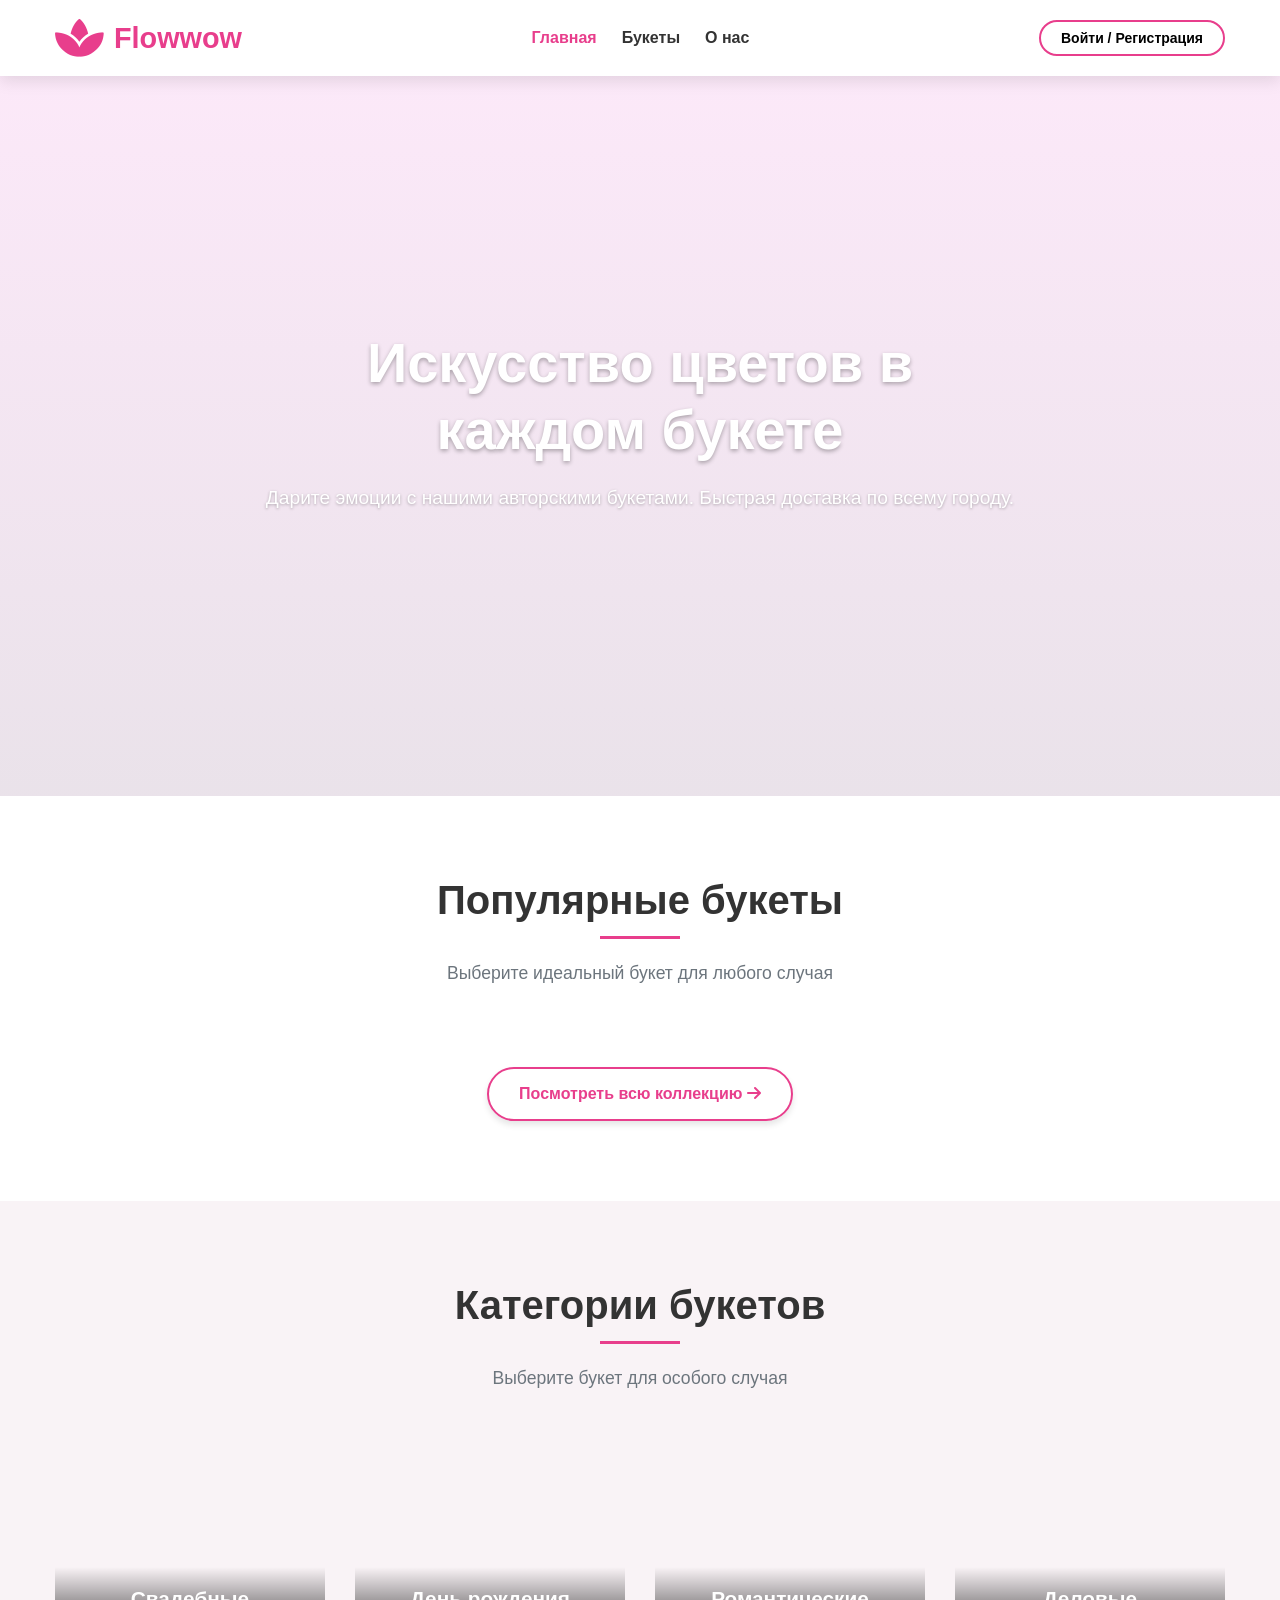
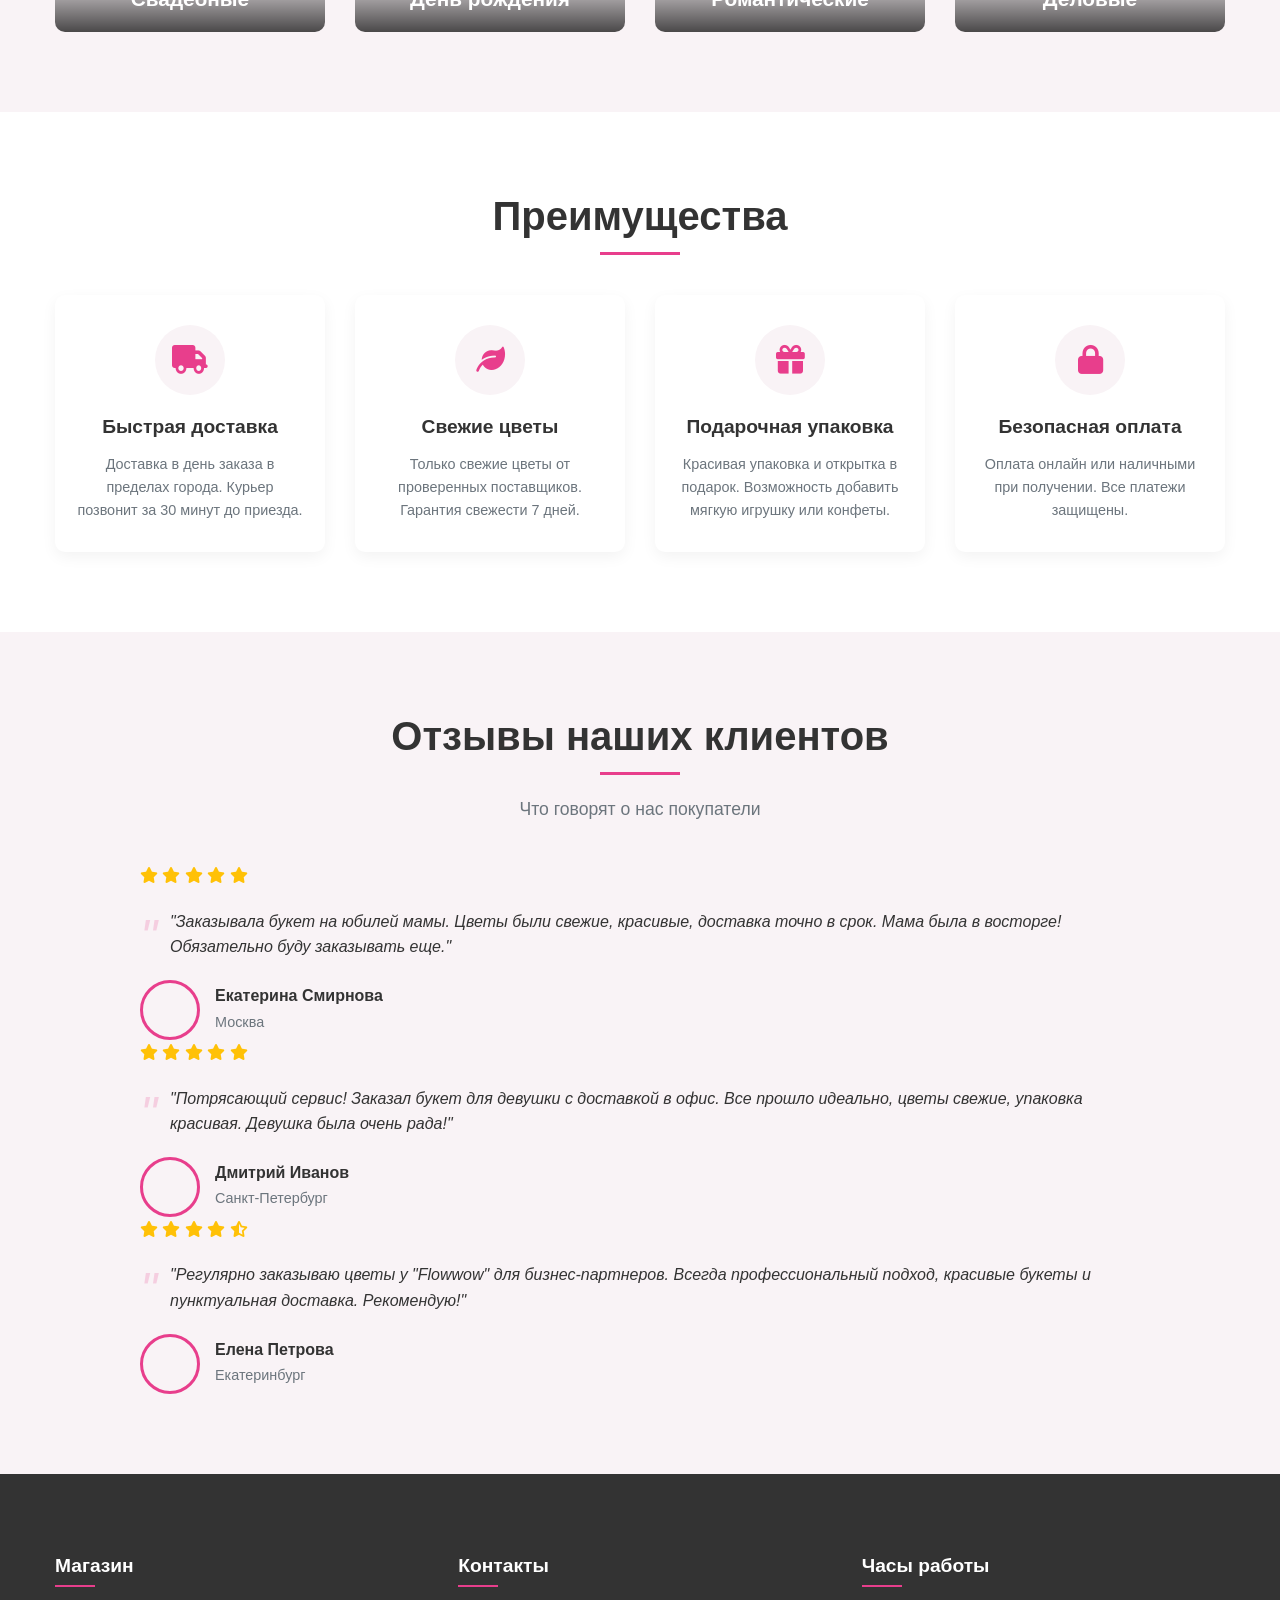
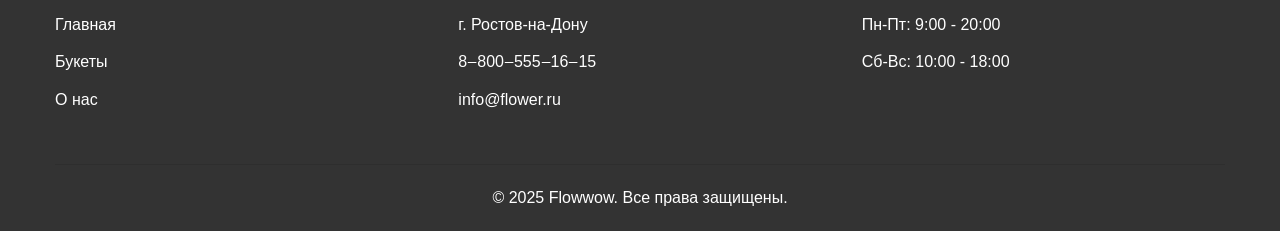
==== commit 78bc5156: "Фронт Фронт" ====
--- a/flower/index.html
+++ b/flower/index.html
@@ -53,71 +53,7 @@
             <p class="section-subtitle">Выберите идеальный букет для любого случая</p>
             
             <div class="product-grid">
-                <div class="product-card">
-                    <div class="product-img" style="background-image: url('https://i.pinimg.com/736x/97/78/33/9778339cf8a1e1e1851e6b6ed4ce81c6.jpg');">
-                        <span class="product-badge">Хит продаж</span>
-                        <button class="wishlist-btn" data-id="3"><i class="far fa-heart"></i></button>
-                    </div>
-                    <div class="product-info">
-                        <h3>Романтический букет</h3>
-                        <p>Нежные розы и пионы в элегантной упаковке</p>
-                        <div class="product-rating">
-                            <i class="fas fa-star"></i>
-                            <i class="fas fa-star"></i>
-                            <i class="fas fa-star"></i>
-                            <i class="fas fa-star"></i>
-                            <i class="fas fa-star-half-alt"></i>
-                            <span>(24)</span>
-                        </div>
-                        <div class="product-price">
-                            <span class="current-price">3 500 ₽</span>
-                            <span class="old-price">4 200 ₽</span>
-                        </div>
-                    </div>
-                </div>
-                
-                <div class="product-card">
-                    <div class="product-img" style="background-image: url('https://i.pinimg.com/736x/48/8b/9b/488b9b95779fdf4cf9a10121874ee0e2.jpg');">
-                        <button class="wishlist-btn" data-id="10"><i class="far fa-heart"></i></button>
-                    </div>
-                    <div class="product-info">
-                        <h3>Весеннее настроение</h3>
-                        <p>Яркие тюльпаны и гиацинты в корзине</p>
-                        <div class="product-rating">
-                            <i class="fas fa-star"></i>
-                            <i class="fas fa-star"></i>
-                            <i class="fas fa-star"></i>
-                            <i class="fas fa-star"></i>
-                            <i class="far fa-star"></i>
-                            <span>(18)</span>
-                        </div>
-                        <div class="product-price">
-                            <span class="current-price">2 800 ₽</span>
-                        </div>
-                    </div>
-                </div>
-                
-                <div class="product-card">
-                    <div class="product-img" style="background-image: url('https://i.pinimg.com/736x/c4/ae/f0/c4aef06a3a32c70ce1ed75271ab1d3e5.jpg');">
-                        <span class="product-badge new">Новинка</span>
-                        <button class="wishlist-btn" data-id="2"><i class="far fa-heart"></i></button>
-                    </div>
-                    <div class="product-info">
-                        <h3>Элегантность</h3>
-                        <p>Белые розы, гортензии</p>
-                        <div class="product-rating">
-                            <i class="fas fa-star"></i>
-                            <i class="fas fa-star"></i>
-                            <i class="fas fa-star"></i>
-                            <i class="fas fa-star"></i>
-                            <i class="fas fa-star"></i>
-                            <span>(32)</span>
-                        </div>
-                        <div class="product-price">
-                            <span class="current-price">4 200 ₽</span>
-                        </div>
-                    </div>
-                </div>
+                
             </div>
             
             <div class="text-center" style="margin-top: 40px;">
@@ -456,7 +392,7 @@
         <div class="auth-modal-container">
             <button class="auth-modal-close" id="closeProfileModalBtn">&times;</button>
             <div class="auth-modal-header">
-                <h2 style="text-align: center; margin: 0; color: #9B5E2E;">Редактировать профиль</h2>
+                <h2 class="profile-modal-title">Редактировать профиль</h2>
             </div>
             <div class="auth-modal-body">
                 <div class="avatar-section">
@@ -466,7 +402,7 @@
                 </div>
                 <div class="profile-form-field">
                     <label>Логин</label>
-                    <input type="text" id="profile-username" placeholder="Ваш логин" readonly style="background-color: #f5f5f5; cursor: not-allowed;">
+                    <input type="text" id="profile-username" class="profile-username-readonly" required maxlength="20" readonly>
                 </div>
                 <div class="profile-form-field">
                     <label>Текущий пароль</label>
@@ -481,12 +417,13 @@
                     <input type="password" id="confirmPassword" placeholder="Подтвердите новый пароль">
                 </div>
             </div>
-            <div class="auth-modal-footer" style="display: flex; justify-content: flex-end; gap: 15px;">
+            <div class="auth-modal-footer"></div>
                 <button class="profile-modal-btn profile-modal-btn-cancel" id="cancelProfileModalBtn">Отмена</button>
                 <button class="profile-modal-btn profile-modal-btn-save" id="saveProfileBtn">Сохранить</button>
             </div>
         </div>
     </div>
+    <script src="js/config.js"></script>
     <script src="js/auth.js"></script>
     <script src="js/index.js"></script>
     <script src="js/script.js"></script>
--- a/flower/css/style.css
+++ b/flower/css/style.css
@@ -2990,4 +2990,191 @@
 
 .cart-wishlist-btn.active:hover {
     color: #c8236b;
+}
+
+/* Стили для заголовка модального окна профиля */
+.profile-modal-title {
+    text-align: center;
+    margin: 0;
+    color: #d12d7b;
+}
+
+.profile-username-readonly {
+    background-color: #f5f5f5;
+    cursor: not-allowed;
+}
+
+.auth-modal-footer {
+    display: flex;
+    justify-content: flex-end;
+    gap: 15px;
+    padding: 20px 24px;
+    border-top: 1px solid #d12d7b;
+}
+
+/*Профиль доп стили
+
+/* Пустые заказы */
+.empty-orders p {
+    font-size: 18px;
+    color: #e83e8c;
+}
+
+.empty-orders .btn {
+    background-color: #e83e8c !important;
+    margin-top: 15px;
+}
+
+/* Карточка заказа */
+.order-card {
+    border: 1px solid #f0c0d0;
+    border-radius: 15px;
+    margin-bottom: 20px;
+    background: white;
+}
+
+/* Заголовок заказа */
+.order-header {
+    background-color: #fff0f5;
+    padding: 20px;
+    border-radius: 15px 15px 0 0;
+    cursor: pointer;
+    display: flex;
+    justify-content: space-between;
+    align-items: center;
+}
+
+.order-header-left {
+    display: flex;
+    gap: 40px;
+    flex-wrap: wrap;
+}
+
+.order-header-label {
+    font-size: 14px;
+    color: #999;
+}
+
+.order-header-value {
+    font-size: 18px;
+    font-weight: 600;
+}
+
+.order-header-value.order-id {
+    font-weight: 700;
+    color: #e83e8c;
+}
+
+.order-header-value.order-total {
+    font-weight: 700;
+    color: #e83e8c;
+}
+
+/* Кнопка переключения заказа */
+.order-toggle {
+    background: none;
+    border: none;
+    font-size: 22px;
+    cursor: pointer;
+    color: #e83e8c;
+}
+
+.order-toggle i {
+    transition: transform 0.3s ease;
+}
+
+/* Тело заказа */
+.order-body {
+    display: none;
+    padding: 20px;
+    border-top: 1px solid #f0c0d0;
+}
+
+.order-body.open {
+    display: block;
+}
+
+/* Товар в заказе */
+.order-product {
+    display: flex;
+    align-items: center;
+    gap: 20px;
+    padding: 15px 0;
+    border-bottom: 1px solid #ffe0e8;
+}
+
+.order-product:last-child {
+    border-bottom: none;
+}
+
+.order-product-image {
+    width: 70px;
+    height: 70px;
+    border-radius: 12px;
+    object-fit: cover;
+}
+
+.order-product-info {
+    flex: 1;
+}
+
+.order-product-name {
+    font-size: 18px;
+    font-weight: 600;
+    margin-bottom: 8px;
+}
+
+.order-product-quantity {
+    font-size: 14px;
+    color: #999;
+}
+
+.order-product-price-item {
+    font-size: 14px;
+    color: #e83e8c;
+}
+
+.order-product-price {
+    font-size: 20px;
+    font-weight: 700;
+    color: #e83e8c;
+}
+
+/* Итоговая сумма заказа */
+.order-total {
+    text-align: right;
+    padding-top: 20px;
+    margin-top: 15px;
+    border-top: 2px solid #e83e8c;
+    font-size: 20px;
+}
+
+.order-total span {
+    font-weight: 800;
+    color: #e83e8c;
+}
+
+/* Информация о доставке */
+.order-delivery-info {
+    margin-top: 20px;
+    padding-top: 15px;
+    border-top: 1px solid #ffe0e8;
+    font-size: 15px;
+    color: #666;
+}
+
+.order-delivery-info div {
+    margin-bottom: 8px;
+}
+
+.order-delivery-info strong {
+    color: #e83e8c;
+}
+
+/* Сообщение о выборе товара в корзине */
+.cart-checkout-message {
+    color: #dc3545;
+    font-size: 12px;
+    margin-top: 10px;
+    text-align: center;
 }
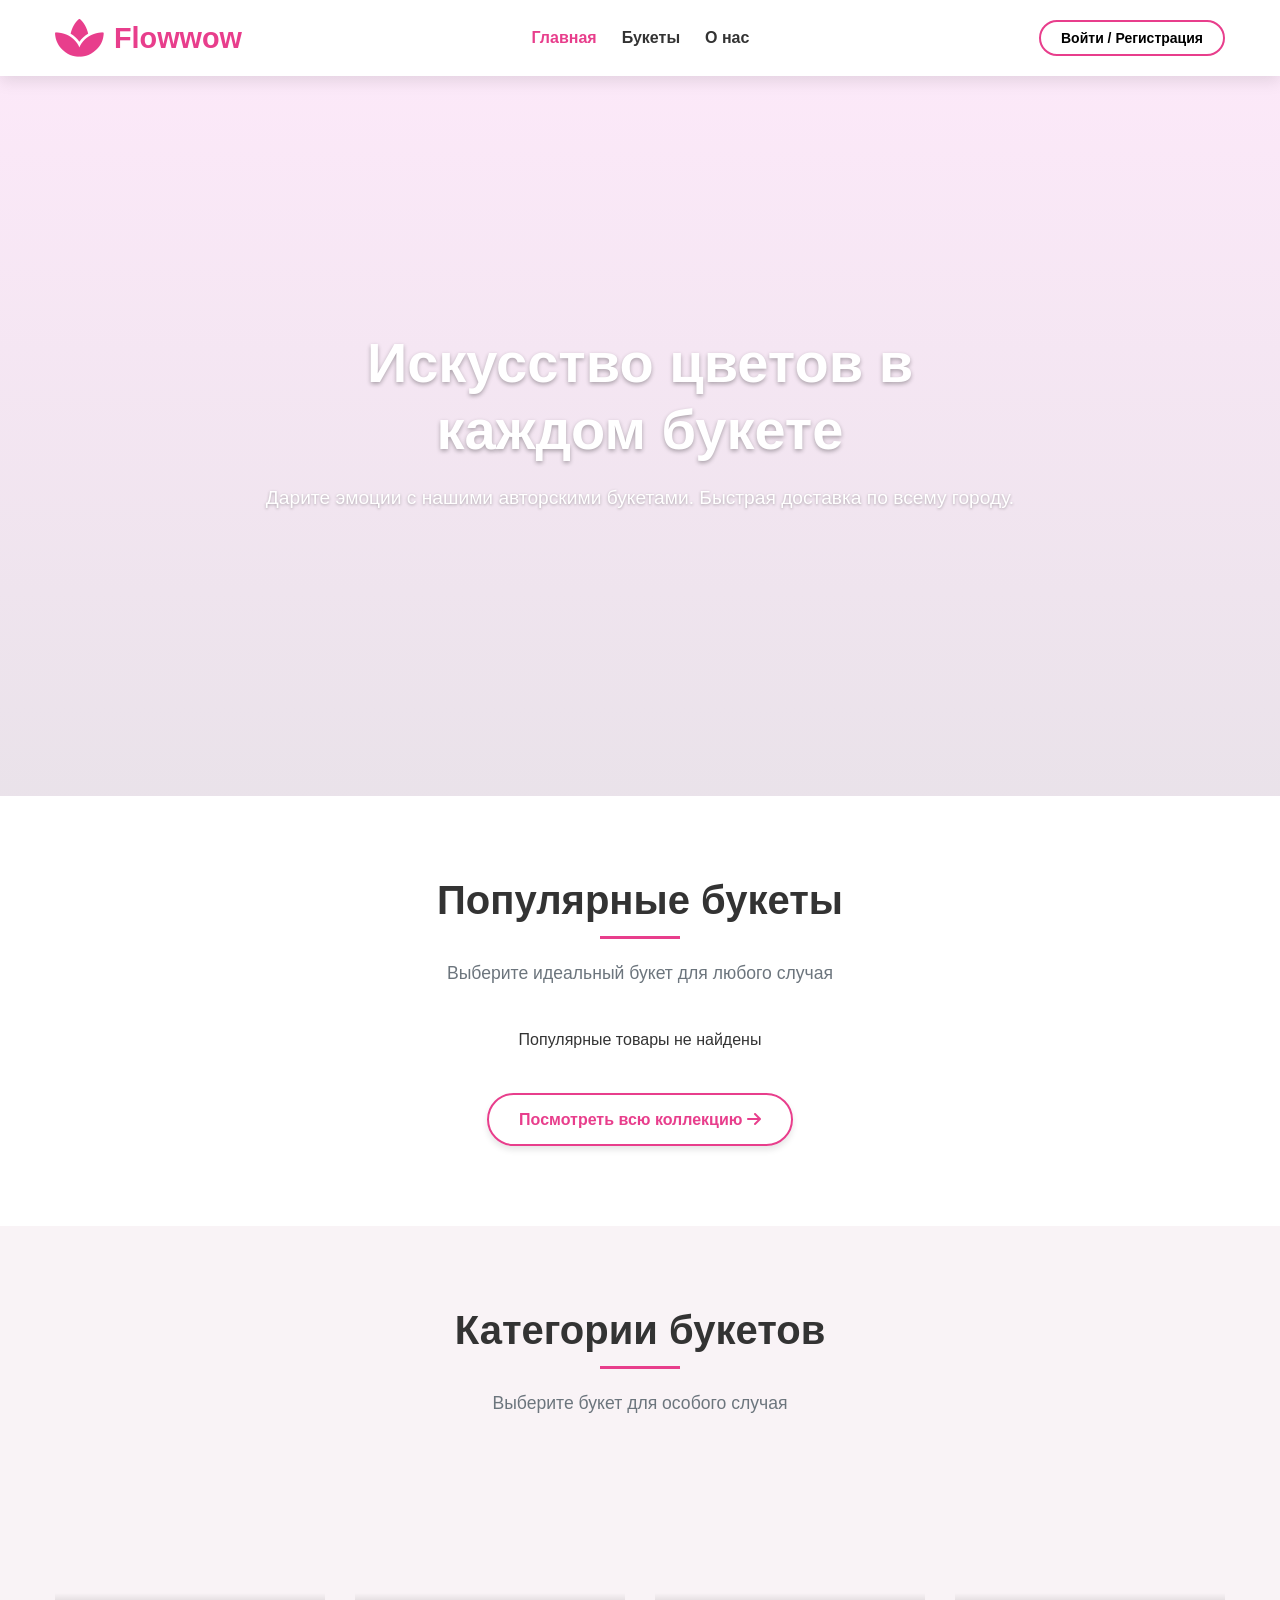
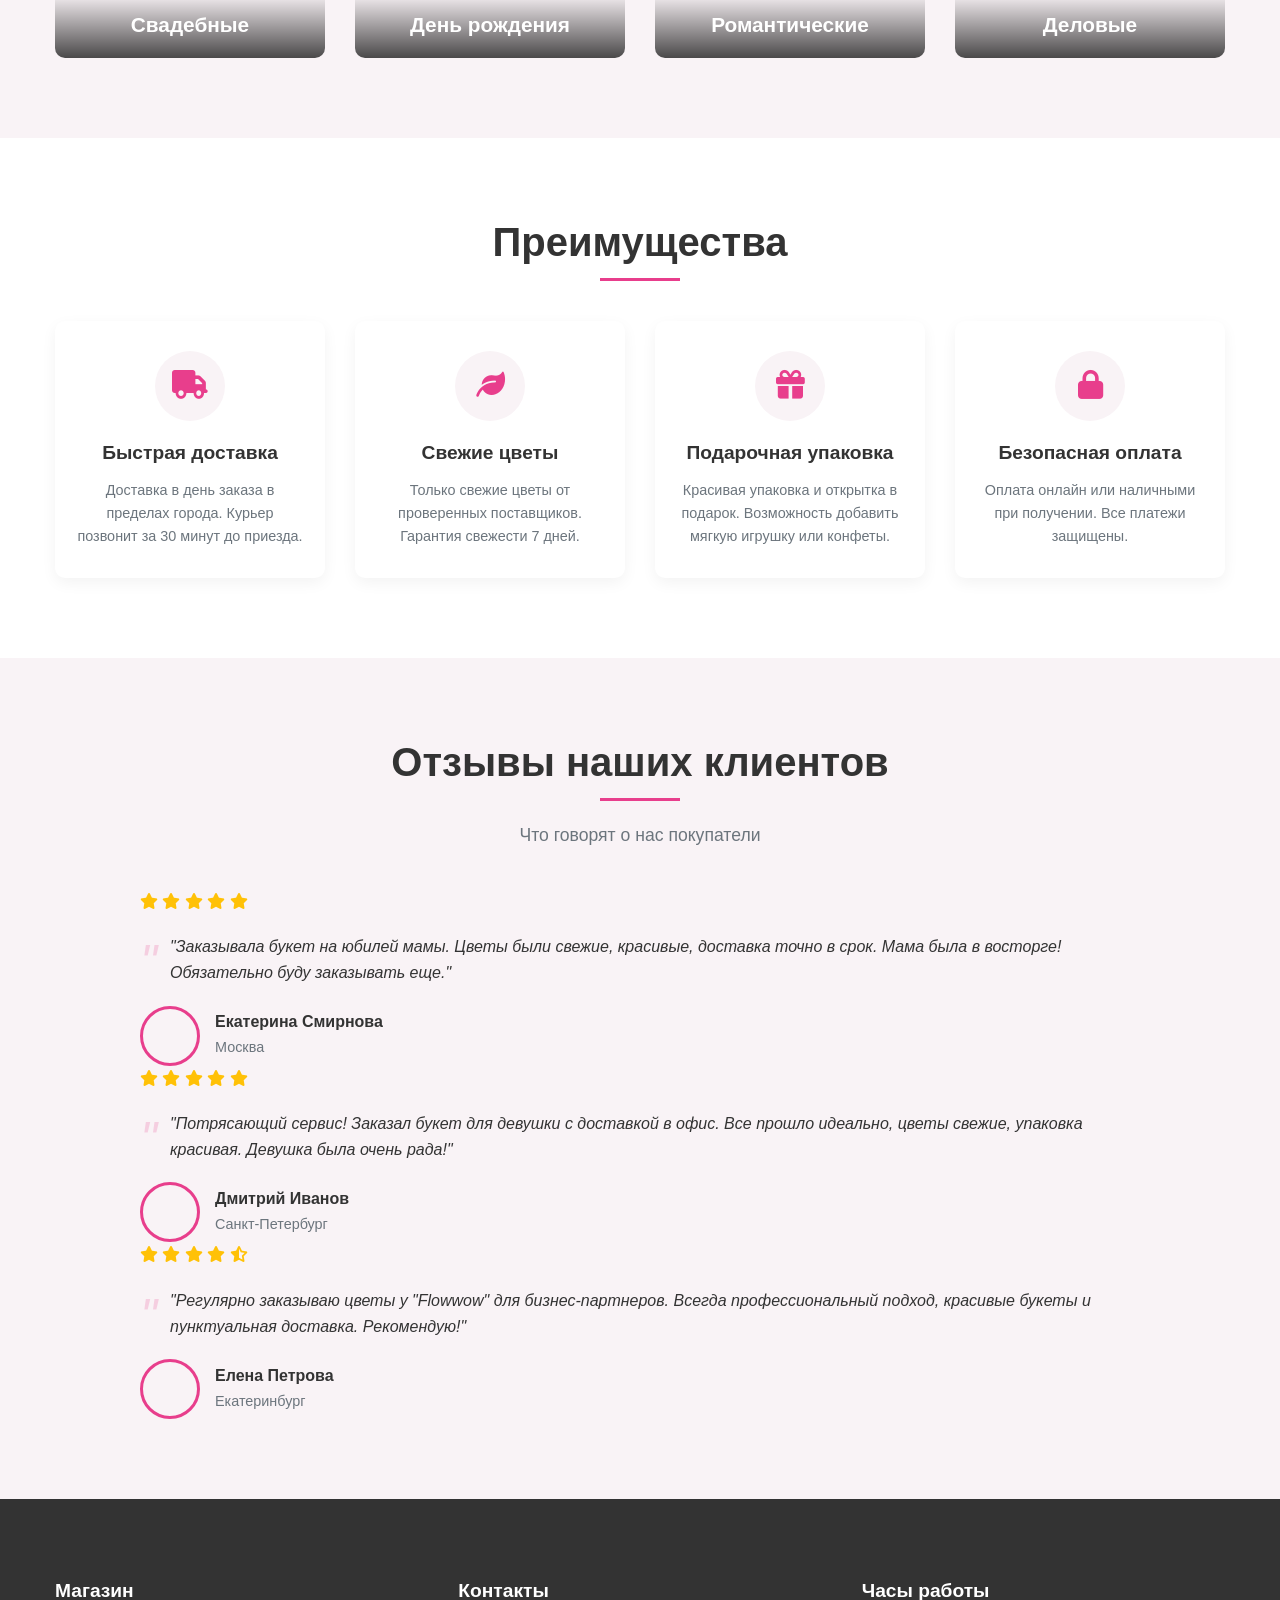
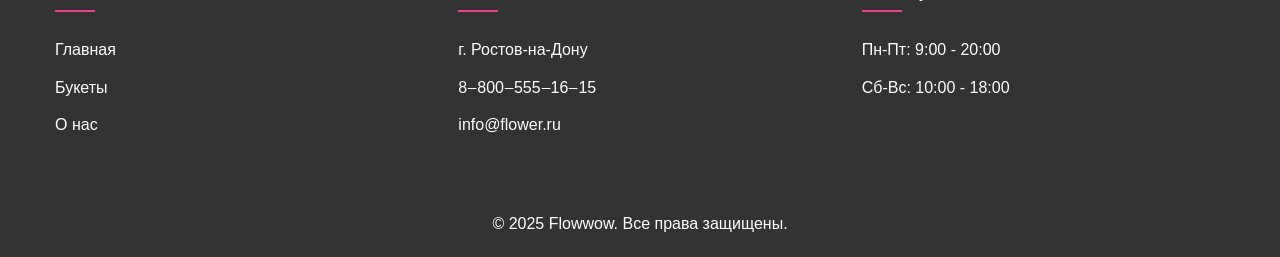
==== commit 37d7c3c7: "Опять фронт Опять фронт" ====
--- a/flower/index.html
+++ b/flower/index.html
@@ -417,10 +417,10 @@
                     <input type="password" id="confirmPassword" placeholder="Подтвердите новый пароль">
                 </div>
             </div>
-            <div class="auth-modal-footer"></div>
-                <button class="profile-modal-btn profile-modal-btn-cancel" id="cancelProfileModalBtn">Отмена</button>
-                <button class="profile-modal-btn profile-modal-btn-save" id="saveProfileBtn">Сохранить</button>
-            </div>
+        <div class="auth-modal-footer">
+            <button class="profile-modal-btn profile-modal-btn-cancel" id="cancelProfileModalBtn">Отмена</button>
+            <button class="profile-modal-btn profile-modal-btn-save" id="saveProfileBtn">Сохранить</button>
+        </div>
         </div>
     </div>
     <script src="js/config.js"></script>
--- a/flower/css/style.css
+++ b/flower/css/style.css
@@ -3177,4 +3177,33 @@
     font-size: 12px;
     margin-top: 10px;
     text-align: center;
+}
+
+/* Пустое избранное */
+.empty-favorites {
+    text-align: center;
+    padding: 60px 20px;
+    background: white;
+    border-radius: 12px;
+    box-shadow: var(--shadow);
+}
+
+.empty-favorites i {
+    font-size: 64px;
+    color: #ddd;
+    margin-bottom: 20px;
+}
+
+.empty-favorites p {
+    color: var(--secondary-color);
+    margin-bottom: 20px;
+    font-size: 18px;
+}
+
+/* Сетка для избранного*/
+.favorites-grid {
+    display: grid;
+    grid-template-columns: repeat(auto-fill, minmax(280px, 1fr));
+    gap: 30px;
+    margin: 20px 0;
 }
